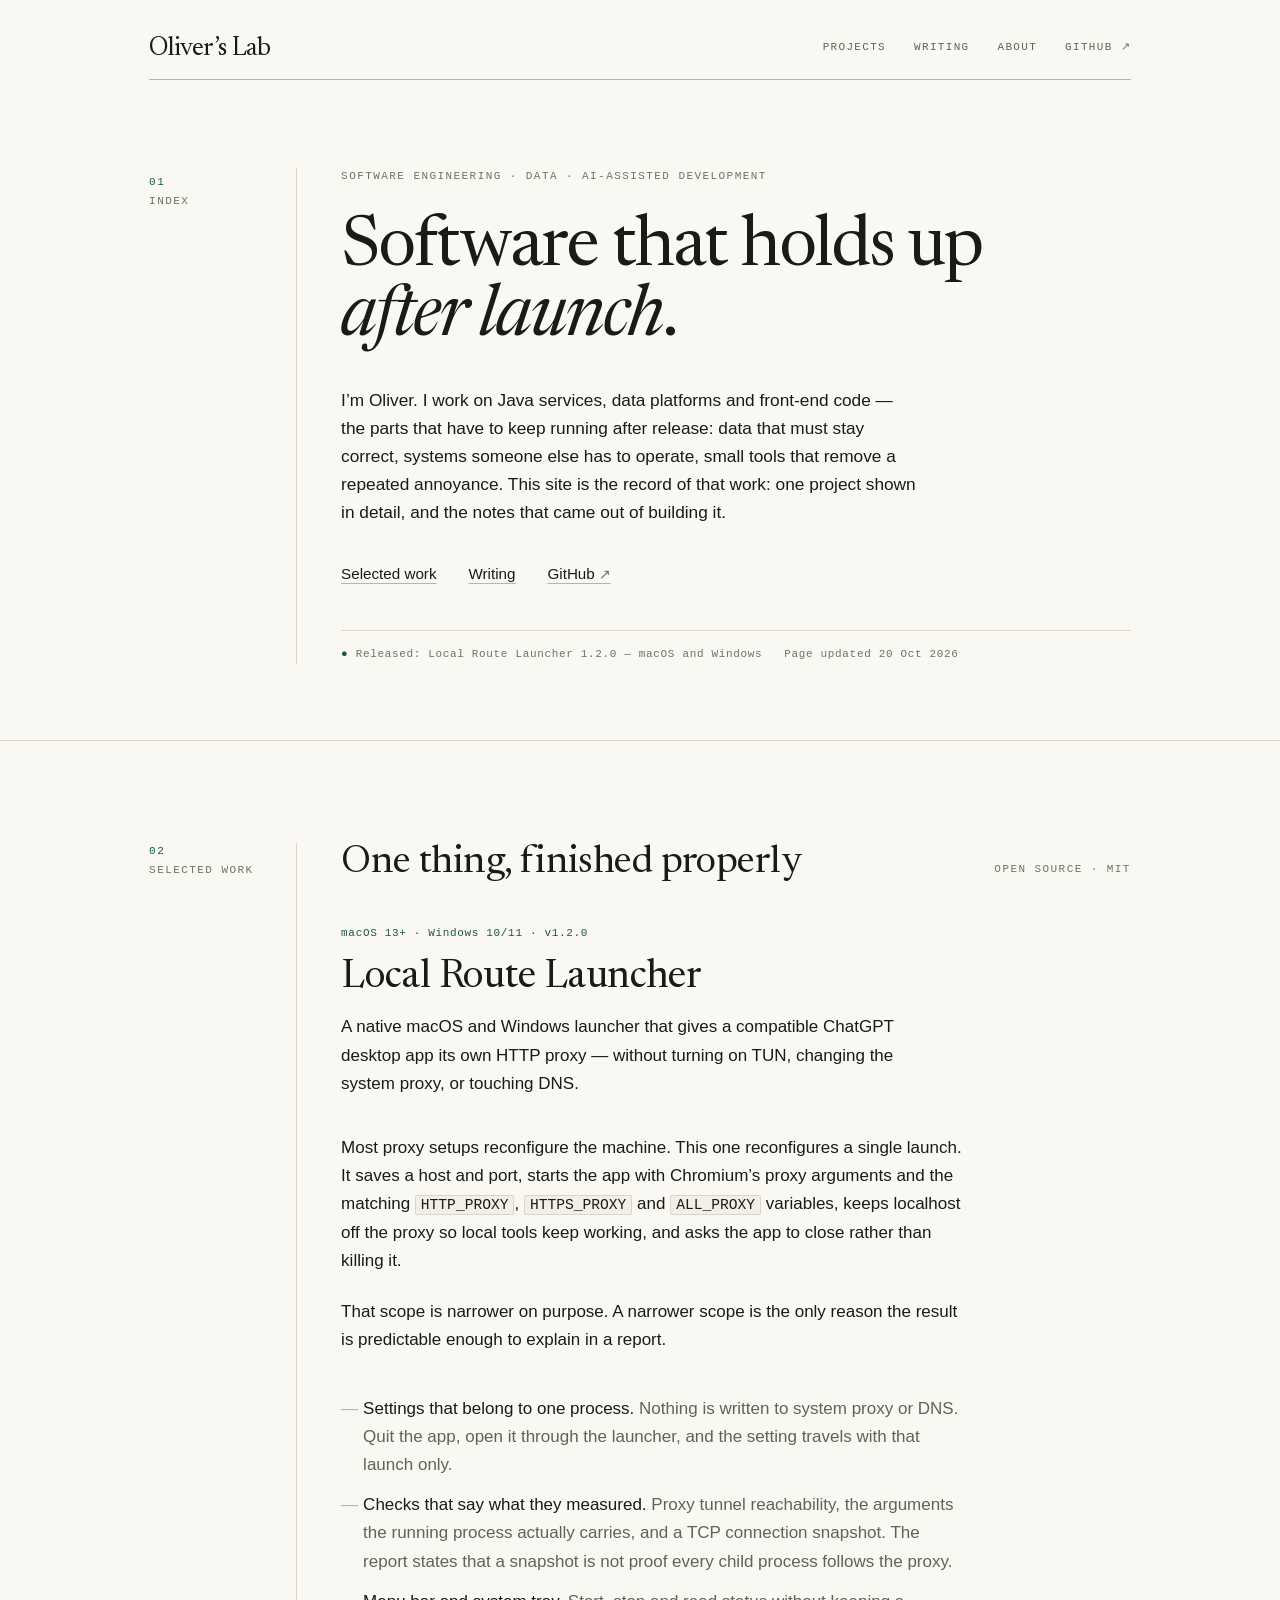
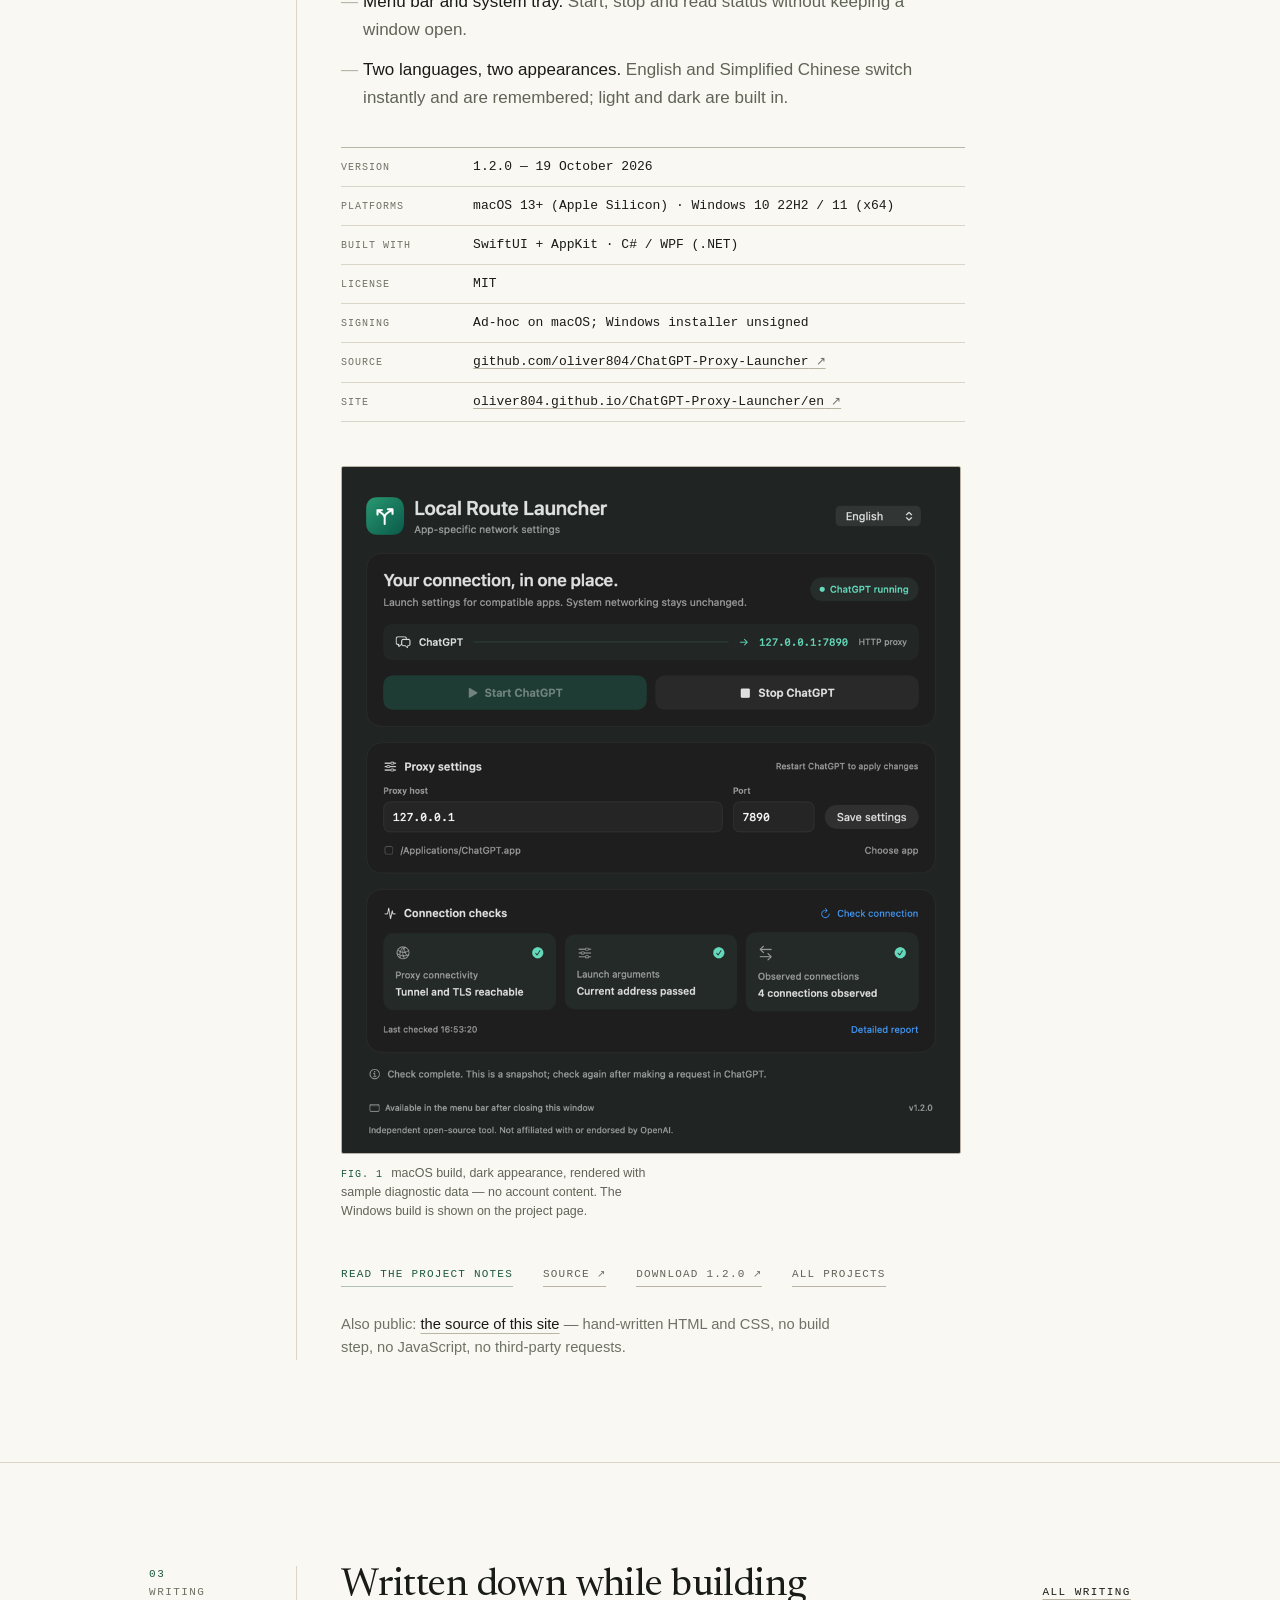
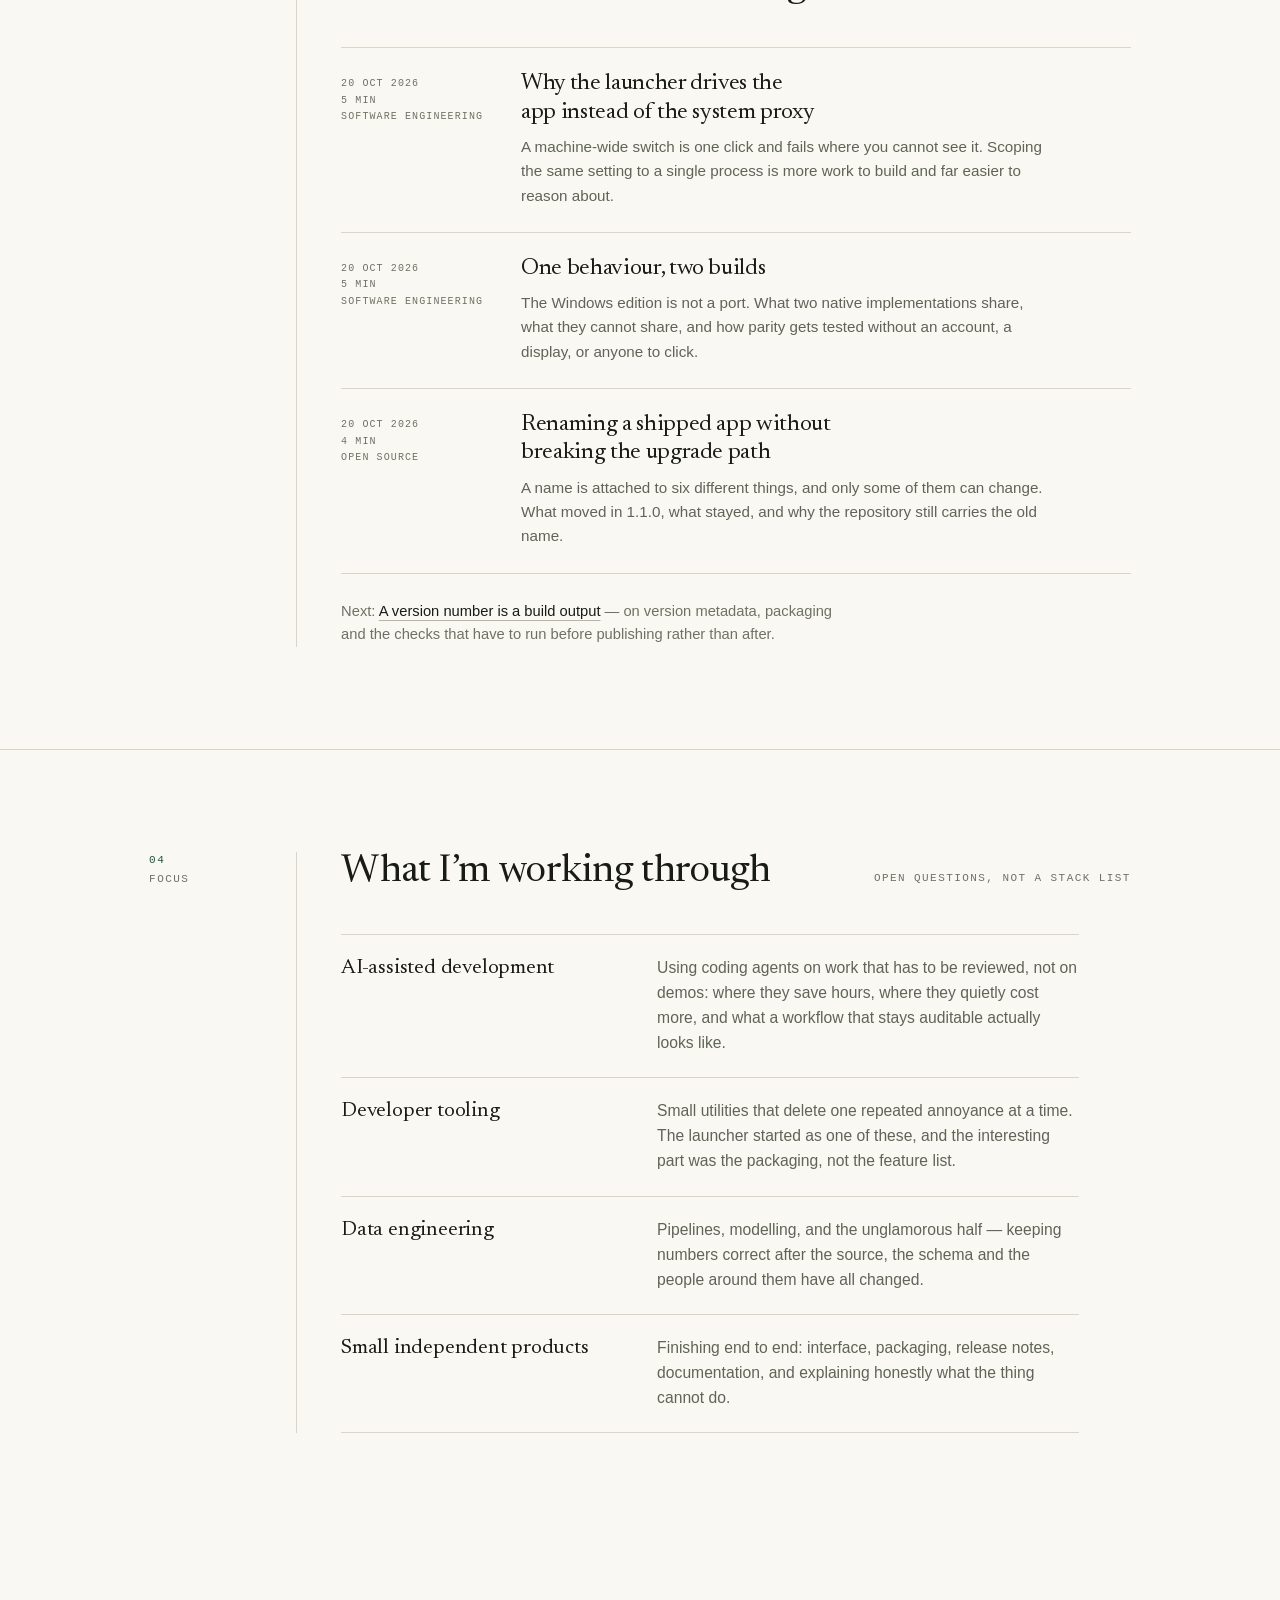
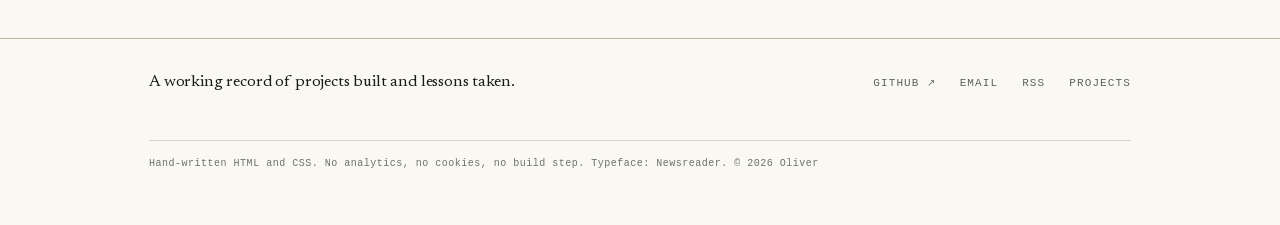
==== index.html @ 1bae271c "Add the Bing Webmaster verification tag" ====
<!doctype html>
<html lang="en">
<head>
<meta charset="utf-8">
<meta name="viewport" content="width=device-width, initial-scale=1">
<title>Oliver’s Lab — software engineering, data, AI-assisted development</title>
<meta name="description" content="Software engineer working on Java services, data platforms and front-end code. Open-source tools, project notes, and writing on software that stays maintainable.">
<link rel="canonical" href="https://oliver804.github.io/">
<meta name="robots" content="index, follow, max-image-preview:large">
<meta name="theme-color" content="#faf8f3">
<meta name="google-site-verification" content="8eRDF6N91aW9TyLi74Nr5WRXzjcHKN9oCjXirlSPpRA">
<meta name="msvalidate.01" content="EFB17702F2A75AF7B2DA13C6CEB2285">
<meta property="og:type" content="website">
<meta property="og:site_name" content="Oliver’s Lab">
<meta property="og:title" content="Oliver’s Lab — software that holds up after launch">
<meta property="og:description" content="Software engineer working on Java services, data platforms and front-end code. A project record, open-source releases, and notes from building them.">
<meta property="og:url" content="https://oliver804.github.io/">
<meta property="og:locale" content="en_US">
<meta property="og:image" content="https://oliver804.github.io/assets/img/og-card.png">
<meta property="og:image:width" content="1200">
<meta property="og:image:height" content="630">
<meta name="twitter:card" content="summary_large_image">
<meta name="author" content="Oliver">
<meta property="og:image:alt" content="Oliver’s Lab — software engineering, data, AI-assisted development">
<meta name="twitter:title" content="Oliver’s Lab — software engineering, data, AI-assisted development">
<meta name="twitter:description" content="Software engineer working on Java services, data platforms and front-end code. Open-source tools, project notes, and writing on software that stays maintainable.">
<meta name="twitter:image" content="https://oliver804.github.io/assets/img/og-card.png">
<meta name="twitter:image:alt" content="Oliver’s Lab — software engineering, data, AI-assisted development">
<script type="application/ld+json">
{
  "@context": "https://schema.org",
  "@graph": [
    {
      "@type": "Person",
      "@id": "https://oliver804.github.io/#person",
      "name": "Oliver",
      "url": "https://oliver804.github.io/",
      "jobTitle": "Software engineer",
      "description": "Software engineer working on back-end services, data platforms and front-end code.",
      "knowsAbout": [
        "Software engineering",
        "Java",
        "Microservices",
        "Data engineering",
        "React",
        "AI-assisted development",
        "Developer tools"
      ],
      "sameAs": [
        "https://github.com/oliver804"
      ]
    },
    {
      "@type": "WebSite",
      "@id": "https://oliver804.github.io/#website",
      "url": "https://oliver804.github.io/",
      "name": "Oliver's Lab",
      "description": "Software engineer working on Java services, data platforms and front-end code. Open-source tools, project notes, and writing on software that stays maintainable.",
      "inLanguage": "en",
      "publisher": {
        "@id": "https://oliver804.github.io/#person"
      }
    }
  ]
}
</script>
<link rel="icon" href="/assets/img/favicon.svg" type="image/svg+xml">
<link rel="alternate" type="application/rss+xml" title="Oliver’s Lab — writing" href="/feed.xml">
<link rel="preload" href="/assets/fonts/newsreader-roman.woff2" as="font" type="font/woff2" crossorigin>
<link rel="stylesheet" href="/assets/css/style.css">
</head>
<body>

<a class="skip" href="#main">Skip to content</a>

<header class="site-header">
  <div class="wrap">
    <div class="masthead">
      <a class="brand" href="/"><span class="brand-name">Oliver’s Lab</span></a>
      <nav class="site-nav" aria-label="Primary">
        <a href="/projects/">Projects</a>
        <a href="/writing/">Writing</a>
        <a href="/about/">About</a>
        <a class="nav-ext" href="https://github.com/oliver804">GitHub</a>
      </nav>
    </div>
  </div>
</header>

<main id="main">

  <section class="hero">
    <div class="wrap">
      <div class="railrow">
        <div class="rail"><b>01</b>Index</div>
        <div>
          <p class="meta eyebrow">Software engineering · Data · AI-assisted development</p>
          <h1>Software that holds up<br><em>after launch</em>.</h1>
          <p class="hero-deck">I’m Oliver. I work on Java services, data platforms and front-end code — the parts that have to keep running after release: data that must stay correct, systems someone else has to operate, small tools that remove a repeated annoyance. This site is the record of that work: one project shown in detail, and the notes that came out of building it.</p>
          <div class="hero-links">
            <a class="link" href="#work">Selected work</a>
            <a class="link" href="/writing/">Writing</a>
            <a class="link ext" href="https://github.com/oliver804">GitHub</a>
          </div>
          <p class="status">
            <span><span class="dot">●</span> Released: Local Route Launcher 1.2.0 — macOS and Windows</span>
            <span>Page updated 20 Oct 2026</span>
          </p>
        </div>
      </div>
    </div>
  </section>

  <section class="section section--ruled" id="work">
    <div class="wrap">
      <div class="railrow">
        <div class="rail"><b>02</b>Selected work</div>
        <div>
          <div class="section-head">
            <h2>One thing, finished properly</h2>
            <p class="meta">Open source · MIT</p>
          </div>

          <article class="project">
            <p class="meta meta--pine meta--case">macOS 13+ · Windows 10/11 · v1.2.0</p>
            <h3 class="project-title">Local Route Launcher</h3>
            <p class="project-lede">A native macOS and Windows launcher that gives a compatible ChatGPT desktop app its own HTTP proxy — without turning on TUN, changing the system proxy, or touching DNS.</p>

            <div class="prose project-facts">
              <p>Most proxy setups reconfigure the machine. This one reconfigures a single launch. It saves a host and port, starts the app with Chromium’s proxy arguments and the matching <code>HTTP_PROXY</code>, <code>HTTPS_PROXY</code> and <code>ALL_PROXY</code> variables, keeps localhost off the proxy so local tools keep working, and asks the app to close rather than killing it.</p>
              <p>That scope is narrower on purpose. A narrower scope is the only reason the result is predictable enough to explain in a report.</p>
            </div>

            <ul class="plain">
              <li><strong>Settings that belong to one process.</strong> Nothing is written to system proxy or DNS. Quit the app, open it through the launcher, and the setting travels with that launch only.</li>
              <li><strong>Checks that say what they measured.</strong> Proxy tunnel reachability, the arguments the running process actually carries, and a TCP connection snapshot. The report states that a snapshot is not proof every child process follows the proxy.</li>
              <li><strong>Menu bar and system tray.</strong> Start, stop and read status without keeping a window open.</li>
              <li><strong>Two languages, two appearances.</strong> English and Simplified Chinese switch instantly and are remembered; light and dark are built in.</li>
            </ul>

            <dl class="spec">
              <div><dt>Version</dt><dd>1.2.0 — 19 October 2026</dd></div>
              <div><dt>Platforms</dt><dd>macOS 13+ (Apple Silicon) · Windows 10 22H2 / 11 (x64)</dd></div>
              <div><dt>Built with</dt><dd>SwiftUI + AppKit · C# / WPF (.NET)</dd></div>
              <div><dt>License</dt><dd>MIT</dd></div>
              <div><dt>Signing</dt><dd>Ad-hoc on macOS; Windows installer unsigned</dd></div>
              <div><dt>Source</dt><dd><a class="ext" href="https://github.com/oliver804/ChatGPT-Proxy-Launcher">github.com/oliver804/ChatGPT-Proxy-Launcher</a></dd></div>
              <div><dt>Site</dt><dd><a class="ext" href="https://oliver804.github.io/ChatGPT-Proxy-Launcher/en/">oliver804.github.io/ChatGPT-Proxy-Launcher/en</a></dd></div>
            </dl>

            <figure class="fig fig--lead">
              <img src="/assets/img/launcher-macos.png" width="990" height="1100" alt="The macOS build in dark appearance: a saved proxy address, start and stop controls, and three connection checks reporting tunnel reachability, launch arguments and observed connections." decoding="async" fetchpriority="high">
              <figcaption><span class="fig-n">Fig. 1</span>macOS build, dark appearance, rendered with sample diagnostic data — no account content. The Windows build is shown on the project page.</figcaption>
            </figure>

            <div class="actions">
              <a href="/projects/local-route-launcher/">Read the project notes</a>
              <a class="is-muted ext" href="https://github.com/oliver804/ChatGPT-Proxy-Launcher">Source</a>
              <a class="is-muted ext" href="https://github.com/oliver804/ChatGPT-Proxy-Launcher/releases/tag/v1.2.0">Download 1.2.0</a>
              <a class="is-muted" href="/projects/">All projects</a>
            </div>

            <p class="entry-next">Also public: <a class="link" href="https://github.com/oliver804/oliver804.github.io">the source of this site</a> — hand-written HTML and CSS, no build step, no JavaScript, no third-party requests.</p>
          </article>
        </div>
      </div>
    </div>
  </section>

  <section class="section section--ruled" id="writing">
    <div class="wrap">
      <div class="railrow">
        <div class="rail"><b>03</b>Writing</div>
        <div>
          <div class="section-head">
            <h2>Written down while building</h2>
            <p class="meta"><a class="link" href="/writing/">All writing</a></p>
          </div>
          <div class="entries">
            <a class="entry" href="/writing/why-the-launcher-drives-the-app/">
              <span class="entry-label"><time datetime="2026-10-20">20 Oct 2026</time><br>5 min<br>Software engineering</span>
              <span class="entry-title">Why the launcher drives the app instead of the system proxy</span>
              <span class="entry-dek">A machine-wide switch is one click and fails where you cannot see it. Scoping the same setting to a single process is more work to build and far easier to reason about.</span>
            </a>
            <a class="entry" href="/writing/one-behaviour-two-builds/">
              <span class="entry-label"><time datetime="2026-10-20">20 Oct 2026</time><br>5 min<br>Software engineering</span>
              <span class="entry-title">One behaviour, two builds</span>
              <span class="entry-dek">The Windows edition is not a port. What two native implementations share, what they cannot share, and how parity gets tested without an account, a display, or anyone to click.</span>
            </a>
            <a class="entry" href="/writing/renaming-a-shipped-app/">
              <span class="entry-label"><time datetime="2026-10-20">20 Oct 2026</time><br>4 min<br>Open source</span>
              <span class="entry-title">Renaming a shipped app without breaking the upgrade path</span>
              <span class="entry-dek">A name is attached to six different things, and only some of them can change. What moved in 1.1.0, what stayed, and why the repository still carries the old name.</span>
            </a>
          </div>
          <p class="entry-next">Next: <a class="link" href="/writing/a-version-number-is-a-build-output/">A version number is a build output</a> — on version metadata, packaging and the checks that have to run before publishing rather than after.</p>
        </div>
      </div>
    </div>
  </section>

  <section class="section section--ruled" id="focus">
    <div class="wrap">
      <div class="railrow">
        <div class="rail"><b>04</b>Focus</div>
        <div>
          <div class="section-head">
            <h2>What I’m working through</h2>
            <p class="meta">Open questions, not a stack list</p>
          </div>
          <dl class="rows">
            <div>
              <dt>AI-assisted development</dt>
              <dd>Using coding agents on work that has to be reviewed, not on demos: where they save hours, where they quietly cost more, and what a workflow that stays auditable actually looks like.</dd>
            </div>
            <div>
              <dt>Developer tooling</dt>
              <dd>Small utilities that delete one repeated annoyance at a time. The launcher started as one of these, and the interesting part was the packaging, not the feature list.</dd>
            </div>
            <div>
              <dt>Data engineering</dt>
              <dd>Pipelines, modelling, and the unglamorous half — keeping numbers correct after the source, the schema and the people around them have all changed.</dd>
            </div>
            <div>
              <dt>Small independent products</dt>
              <dd>Finishing end to end: interface, packaging, release notes, documentation, and explaining honestly what the thing cannot do.</dd>
            </div>
          </dl>
        </div>
      </div>
    </div>
  </section>

</main>

<footer class="site-footer">
  <div class="wrap">
    <div class="foot-top">
      <p class="foot-id">A working record of projects built and lessons taken.</p>
      <nav class="foot-nav" aria-label="Footer">
        <a class="ext" href="https://github.com/oliver804">GitHub</a>
        <a href="mailto:oliver804x@gmail.com">Email</a>
        <a href="/feed.xml">RSS</a>
        <a href="/projects/">Projects</a>
      </nav>
    </div>
    <p class="colophon">Hand-written HTML and CSS. No analytics, no cookies, no build step. Typeface: Newsreader. © 2026 Oliver</p>
  </div>
</footer>

</body>
</html>
---- assets/css/style.css ----
@charset "utf-8";

/* ==========================================================================
   Oliver's Lab — single stylesheet
   Four patterns only: railrow / spec / fig / rows
   No framework, no build step, no JavaScript.
   ========================================================================== */

/* Self-hosted typeface. Latin subset, variable weight 200–600.
   Newsreader by Production Type — SIL Open Font License 1.1. */
@font-face {
  font-family: "Newsreader";
  src: url("/assets/fonts/newsreader-roman.woff2") format("woff2");
  font-weight: 200 600;
  font-style: normal;
  font-display: swap;
  unicode-range: U+0000-00FF, U+0131, U+0152-0153, U+02BB-02BC, U+02C6, U+02DA,
    U+02DC, U+0304, U+0308, U+0329, U+2000-206F, U+20AC, U+2122, U+2191, U+2193,
    U+2212, U+2215, U+FEFF, U+FFFD;
}

@font-face {
  font-family: "Newsreader";
  src: url("/assets/fonts/newsreader-italic.woff2") format("woff2");
  font-weight: 200 600;
  font-style: italic;
  font-display: swap;
  unicode-range: U+0000-00FF, U+0131, U+0152-0153, U+02BB-02BC, U+02C6, U+02DA,
    U+02DC, U+0304, U+0308, U+0329, U+2000-206F, U+20AC, U+2122, U+2191, U+2193,
    U+2212, U+2215, U+FEFF, U+FFFD;
}

:root {
  color-scheme: light;

  --paper: #faf8f3;
  --paper-2: #f2efe6;
  --ink: #191b16;
  --ink-2: #5f6457;
  --ink-3: #6e7264;
  --rule: #dad5c7;
  --rule-2: #b9b4a4;
  --pine: #1d5940;
  --pine-soft: #e7ece3;

  --sans: -apple-system, BlinkMacSystemFont, "Segoe UI", "Helvetica Neue",
    "PingFang SC", "Hiragino Sans GB", "Microsoft YaHei", sans-serif;
  --serif: "Newsreader", "Iowan Old Style", "Palatino Linotype", Palatino,
    Georgia, "Songti SC", serif;
  --mono: ui-monospace, SFMono-Regular, "SF Mono", Menlo, Consolas,
    "Liberation Mono", monospace;

  --page: 1120px;
  --gutter: clamp(20px, 5.4vw, 72px);
  --rail: 148px;
  --gap: clamp(24px, 3.6vw, 44px);
  --section: clamp(56px, 8vw, 104px);
}

*,
*::before,
*::after {
  box-sizing: border-box;
}

html {
  -webkit-text-size-adjust: 100%;
  scroll-behavior: smooth;
}

body {
  margin: 0;
  background: var(--paper);
  color: var(--ink);
  font-family: var(--sans);
  font-size: 1.0625rem;
  line-height: 1.66;
  -webkit-font-smoothing: antialiased;
  text-rendering: optimizeLegibility;
}

::selection {
  background: #e4e0d1;
  color: var(--ink);
}

img {
  max-width: 100%;
  height: auto;
  display: block;
}

a {
  color: inherit;
  text-decoration: none;
}

:focus-visible {
  outline: 2px solid var(--pine);
  outline-offset: 4px;
}

/* ---------- type primitives ---------- */

.display,
h1,
h2,
h3 {
  font-family: var(--serif);
  font-weight: 400;
  font-variation-settings: "opsz" 40;
  letter-spacing: -0.015em;
  text-wrap: balance;
}

h1 {
  font-size: clamp(2.55rem, 6.4vw, 4.45rem);
  line-height: 0.99;
  margin: 0;
  letter-spacing: -0.028em;
}

h2 {
  font-size: clamp(1.7rem, 3.2vw, 2.4rem);
  line-height: 1.08;
  margin: 0;
}

h3 {
  font-size: clamp(1.25rem, 2vw, 1.55rem);
  line-height: 1.2;
  margin: 0;
}

em {
  font-style: italic;
}

p {
  margin: 0 0 1.35em;
}

p:last-child {
  margin-bottom: 0;
}

strong {
  font-weight: 600;
}

.lede {
  font-size: clamp(1.1rem, 1.5vw, 1.28rem);
  line-height: 1.55;
  max-width: 58ch;
  color: var(--ink);
}

.meta {
  font-family: var(--mono);
  font-size: 0.6875rem;
  letter-spacing: 0.13em;
  text-transform: uppercase;
  color: var(--ink-3);
  line-height: 1.6;
}

.meta--pine {
  color: var(--pine);
}

.meta.meta--case,
.entry-label.entry-label--case {
  text-transform: none;
  letter-spacing: 0.06em;
}

.prose {
  max-width: 66ch;
}

.prose p + p {
  margin-top: 0;
}

code {
  font-family: var(--mono);
  font-size: 0.86em;
  background: var(--paper-2);
  border: 1px solid var(--rule);
  border-radius: 2px;
  padding: 1px 5px;
  white-space: nowrap;
}

/* ---------- links ---------- */

.link,
.prose a {
  color: var(--ink);
  text-decoration: underline;
  text-decoration-color: var(--rule-2);
  text-decoration-thickness: 1px;
  text-underline-offset: 4px;
  transition: color 120ms ease, text-decoration-color 120ms ease;
}

.link:hover,
.prose a:hover {
  color: var(--pine);
  text-decoration-color: var(--pine);
}

.link--pine {
  color: var(--pine);
  text-decoration-color: color-mix(in srgb, var(--pine) 40%, transparent);
}

.ext::after {
  content: " ↗";
  font-size: 0.9em;
  color: var(--ink-3);
}

/* ---------- layout ---------- */

.wrap {
  width: 100%;
  max-width: var(--page);
  margin-inline: auto;
  padding-inline: var(--gutter);
}

.section {
  padding-block: var(--section);
}

.section--ruled {
  border-top: 1px solid var(--rule);
}

.railrow {
  display: grid;
  gap: 12px;
}

.rail {
  font-family: var(--mono);
  font-size: 0.6875rem;
  letter-spacing: 0.13em;
  text-transform: uppercase;
  color: var(--ink-3);
  line-height: 1.5;
}

.rail b {
  display: block;
  color: var(--pine);
  font-weight: 400;
  margin-bottom: 2px;
}

/* ---------- skip link ---------- */

.skip {
  position: absolute;
  left: -9999px;
  top: 0;
  background: var(--ink);
  color: var(--paper);
  padding: 12px 18px;
  font-family: var(--mono);
  font-size: 12px;
  z-index: 20;
}

.skip:focus {
  left: 12px;
  top: 12px;
}

/* ---------- header ---------- */

.site-header {
  padding-top: clamp(22px, 3vw, 34px);
}

.masthead {
  display: flex;
  align-items: flex-end;
  justify-content: space-between;
  gap: 24px;
  padding-bottom: 16px;
  border-bottom: 1px solid var(--rule-2);
}

.brand {
  display: block;
  min-width: 0;
}

.brand-name {
  display: block;
  font-family: var(--serif);
  font-size: clamp(1.34rem, 2.2vw, 1.62rem);
  line-height: 1.1;
  letter-spacing: -0.022em;
}

.site-nav {
  display: flex;
  align-items: center;
  gap: clamp(16px, 2.4vw, 28px);
  font-family: var(--mono);
  font-size: 0.6875rem;
  letter-spacing: 0.12em;
  text-transform: uppercase;
  padding-bottom: 2px;
}

.site-nav a {
  color: var(--ink-2);
  padding: 4px 0;
  border-bottom: 1px solid transparent;
  transition: color 120ms ease, border-color 120ms ease;
  white-space: nowrap;
}

.site-nav a:hover {
  color: var(--ink);
  border-bottom-color: var(--rule-2);
}

.site-nav a[aria-current="page"] {
  color: var(--pine);
  border-bottom-color: var(--pine);
}

.site-nav .nav-ext::after {
  content: " ↗";
  color: var(--ink-3);
}

/* ---------- hero ---------- */

.hero {
  padding-top: clamp(46px, 7vw, 88px);
  padding-bottom: clamp(44px, 6vw, 76px);
}

.hero .eyebrow {
  margin-bottom: clamp(18px, 2.6vw, 28px);
}

.hero h1 {
  max-width: none;
}

.hero h1 em {
  font-variation-settings: "opsz" 60;
}

.hero-deck {
  margin-top: clamp(22px, 3vw, 32px);
  max-width: 60ch;
  font-size: clamp(1.06rem, 1.35vw, 1.18rem);
  line-height: 1.62;
  color: var(--ink);
}

.hero-links {
  margin-top: clamp(24px, 3.4vw, 34px);
  display: flex;
  flex-wrap: wrap;
  gap: 10px 32px;
  font-size: 0.95rem;
}

.status {
  margin-top: clamp(30px, 4vw, 44px);
  padding-top: 14px;
  border-top: 1px solid var(--rule);
  display: flex;
  flex-wrap: wrap;
  gap: 6px 22px;
  font-family: var(--mono);
  font-size: 0.6875rem;
  letter-spacing: 0.06em;
  color: var(--ink-3);
}

.status .dot {
  color: var(--pine);
}

/* ---------- section head ---------- */

.section-head {
  display: flex;
  align-items: baseline;
  justify-content: space-between;
  gap: 20px;
  margin-bottom: clamp(26px, 3.4vw, 40px);
}

.section-head .meta {
  padding-bottom: 4px;
}

/* ---------- project block ---------- */

.project-title {
  font-size: clamp(1.85rem, 3.4vw, 2.5rem);
  line-height: 1.06;
  margin: 10px 0 14px;
}

.project-lede {
  max-width: 60ch;
  margin-bottom: clamp(26px, 3vw, 36px);
}

.project-facts {
  margin-bottom: clamp(28px, 3.4vw, 40px);
}

.plain {
  margin: 0 0 clamp(26px, 3vw, 34px);
  padding: 0;
  list-style: none;
  max-width: 66ch;
}

.plain li {
  position: relative;
  padding-left: 22px;
  margin-bottom: 12px;
  color: var(--ink-2);
}

.plain li:last-child {
  margin-bottom: 0;
}

.plain li::before {
  content: "—";
  position: absolute;
  left: 0;
  top: 0;
  color: var(--rule-2);
}

.plain strong {
  color: var(--ink);
  font-weight: 500;
}

/* ---------- spec (datasheet) ---------- */

.spec {
  margin: 0 0 clamp(30px, 4vw, 44px);
  border-top: 1px solid var(--rule-2);
  max-width: 66ch;
}

.spec > div {
  display: grid;
  grid-template-columns: 116px minmax(0, 1fr);
  gap: 16px;
  padding: 9px 0;
  border-bottom: 1px solid var(--rule);
}

.spec dt {
  font-family: var(--mono);
  font-size: 0.625rem;
  letter-spacing: 0.1em;
  text-transform: uppercase;
  color: var(--ink-3);
  padding-top: 3px;
}

.spec dd {
  margin: 0;
  font-family: var(--mono);
  font-size: 0.8125rem;
  line-height: 1.55;
  color: var(--ink);
  overflow-wrap: break-word;
}

.spec dd a {
  text-decoration: underline;
  text-decoration-color: var(--rule-2);
  text-underline-offset: 3px;
}

.spec dd a:hover {
  color: var(--pine);
  text-decoration-color: var(--pine);
}

.spec--spaced {
  margin-top: 32px;
}

/* ---------- figures ---------- */

.figpair {
  display: grid;
  gap: clamp(20px, 2.6vw, 28px);
  align-items: start;
  margin-bottom: clamp(30px, 4vw, 44px);
}

.fig {
  margin: 0;
}

.fig--lead {
  max-width: 620px;
  margin-bottom: clamp(30px, 4vw, 44px);
}

.fig--lead figcaption {
  max-width: 52ch;
}

.fig img {
  width: 100%;
  border: 1px solid var(--rule-2);
  background: var(--paper-2);
  border-radius: 2px;
}

.fig figcaption {
  margin-top: 10px;
  font-size: 0.78rem;
  line-height: 1.5;
  color: var(--ink-2);
  max-width: 46ch;
}

.fig-n {
  font-family: var(--mono);
  font-size: 0.625rem;
  letter-spacing: 0.1em;
  text-transform: uppercase;
  color: var(--pine);
  margin-right: 8px;
}

/* ---------- actions ---------- */

.actions {
  display: flex;
  flex-wrap: wrap;
  gap: 10px 30px;
  font-family: var(--mono);
  font-size: 0.6875rem;
  letter-spacing: 0.11em;
  text-transform: uppercase;
}

.actions a {
  color: var(--pine);
  border-bottom: 1px solid color-mix(in srgb, var(--pine) 35%, transparent);
  padding-bottom: 3px;
  transition: border-color 120ms ease;
}

.actions a:hover {
  border-bottom-color: var(--pine);
}

.actions a.is-muted {
  color: var(--ink-2);
  border-bottom-color: var(--rule-2);
}

/* ---------- rows (replaces card grids) ---------- */

.rows {
  margin: 0;
  border-bottom: 1px solid var(--rule);
  max-width: 78ch;
}

.rows > div {
  display: grid;
  gap: 8px;
  padding: 20px 0 22px;
  border-top: 1px solid var(--rule);
}

.rows dt {
  font-family: var(--serif);
  font-size: clamp(1.15rem, 1.7vw, 1.32rem);
  line-height: 1.25;
  letter-spacing: -0.01em;
}

.rows dd {
  margin: 0;
  color: var(--ink-2);
  font-size: 0.98rem;
  line-height: 1.6;
  max-width: 62ch;
}

/* ---------- note list ---------- */

.entries {
  border-bottom: 1px solid var(--rule);
}

.entry {
  display: grid;
  gap: 6px;
  padding: 22px 0 24px;
  border-top: 1px solid var(--rule);
  transition: background-color 120ms ease;
}

.entry-label {
  font-family: var(--mono);
  font-size: 0.625rem;
  letter-spacing: 0.11em;
  text-transform: uppercase;
  color: var(--ink-3);
}

.entry-title {
  text-wrap: balance;
  font-family: var(--serif);
  font-size: clamp(1.2rem, 2.1vw, 1.45rem);
  line-height: 1.22;
  letter-spacing: -0.015em;
  max-width: 40ch;
}

.entry:hover .entry-title {
  color: var(--pine);
}

.entry-dek {
  color: var(--ink-2);
  font-size: 0.95rem;
  line-height: 1.6;
  max-width: 62ch;
}

.rows + .prose {
  margin-top: 28px;
}

.entry-next {
  margin: 26px 0 0;
  color: var(--ink-3);
  font-size: 0.92rem;
  line-height: 1.6;
  max-width: 62ch;
}

/* ---------- related lists ---------- */

.related {
  margin-top: clamp(36px, 4vw, 52px);
  padding-top: 22px;
  border-top: 1px solid var(--rule-2);
}

.related .meta {
  margin-bottom: 6px;
}

.entries--tight .entry {
  padding: 14px 0 15px;
  row-gap: 3px;
}

.entries--tight .entry-title {
  font-size: clamp(1.02rem, 1.6vw, 1.12rem);
  line-height: 1.3;
  max-width: 48ch;
}

@media (min-width: 900px) {
  .entries--tight .entry-label {
    padding-top: 4px;
  }
}

/* ---------- read next ---------- */

.article-next {
  max-width: 66ch;
  margin-top: clamp(30px, 4vw, 46px);
  padding-top: 16px;
  border-top: 1px solid var(--rule);
}

.article-next .meta {
  margin-bottom: 8px;
}

.article-next a {
  font-family: var(--serif);
  font-size: clamp(1.15rem, 1.9vw, 1.4rem);
  line-height: 1.25;
  letter-spacing: -0.012em;
  text-decoration: underline;
  text-decoration-color: var(--rule-2);
  text-decoration-thickness: 1px;
  text-underline-offset: 5px;
  transition: color 120ms ease, text-decoration-color 120ms ease;
}

.article-next a:hover {
  color: var(--pine);
  text-decoration-color: var(--pine);
}

/* ---------- footer ---------- */

.site-footer {
  border-top: 1px solid var(--rule-2);
  margin-top: var(--section);
  padding-block: 30px 52px;
}

.foot-top {
  display: flex;
  flex-wrap: wrap;
  justify-content: space-between;
  gap: 14px 32px;
  align-items: baseline;
}

.foot-id {
  font-family: var(--serif);
  font-size: 1.02rem;
  letter-spacing: -0.01em;
}

.foot-nav {
  display: flex;
  flex-wrap: wrap;
  gap: 8px 24px;
  font-family: var(--mono);
  font-size: 0.6875rem;
  letter-spacing: 0.1em;
  text-transform: uppercase;
  color: var(--ink-2);
}

.foot-nav a:hover {
  color: var(--pine);
}

.colophon {
  margin: 22px 0 0;
  padding-top: 14px;
  border-top: 1px solid var(--rule);
  font-family: var(--mono);
  font-size: 0.625rem;
  letter-spacing: 0.05em;
  line-height: 1.8;
  color: var(--ink-3);
}

/* ---------- article ---------- */

.article-head {
  padding-top: clamp(38px, 6vw, 68px);
  padding-bottom: clamp(24px, 3vw, 34px);
}

.article-head h1 {
  font-size: clamp(2rem, 4.6vw, 3.05rem);
  line-height: 1.05;
  max-width: 24ch;
  margin-bottom: 20px;
}

.article-meta {
  display: flex;
  flex-wrap: wrap;
  gap: 6px 0;
  font-family: var(--mono);
  font-size: 0.6875rem;
  letter-spacing: 0.1em;
  text-transform: uppercase;
  color: var(--ink-3);
}

.article-meta span + span::before {
  content: "·";
  margin: 0 14px;
  color: var(--rule-2);
}

.article {
  padding-bottom: clamp(40px, 5vw, 64px);
}

.article-body {
  max-width: 66ch;
  font-size: 1.0625rem;
  line-height: 1.72;
}

.article-body > p:first-child {
  font-size: 1.15rem;
  line-height: 1.6;
  color: var(--ink);
}

.article-body h2 {
  font-size: clamp(1.4rem, 2.4vw, 1.75rem);
  margin: 2.1em 0 0.7em;
}

.article-body h3 {
  font-size: 1.15rem;
  margin: 1.9em 0 0.6em;
}

.article-body ul,
.article-body ol {
  margin: 0 0 1.35em;
  padding-left: 1.25em;
}

.article-body li {
  margin-bottom: 0.5em;
}

.article-body li::marker {
  color: var(--ink-3);
}

.article-body blockquote {
  margin: 1.9em 0;
  padding: 2px 0 2px 22px;
  border-left: 2px solid var(--pine);
  color: var(--ink-2);
  font-family: var(--serif);
  font-size: 1.18rem;
  line-height: 1.55;
}

.article-body blockquote p {
  margin-bottom: 0.6em;
}

.article-body pre {
  margin: 0 0 1.5em;
  padding: 16px 18px;
  overflow-x: auto;
  background: var(--paper-2);
  border: 1px solid var(--rule);
  border-radius: 2px;
}

.article-body pre code {
  background: none;
  border: 0;
  padding: 0;
  font-size: 0.8125rem;
  line-height: 1.65;
}

.article-body hr {
  border: 0;
  border-top: 1px solid var(--rule);
  margin: 2.4em 0;
}

.article-foot {
  margin-top: clamp(32px, 4vw, 48px);
  padding-top: 18px;
  border-top: 1px solid var(--rule);
  display: flex;
  flex-wrap: wrap;
  justify-content: space-between;
  gap: 14px 24px;
  font-family: var(--mono);
  font-size: 0.6875rem;
  letter-spacing: 0.1em;
  text-transform: uppercase;
  color: var(--ink-2);
}

.article-foot a:hover {
  color: var(--pine);
}

/* ---------- page head (inner pages) ---------- */

.page-head {
  padding-top: clamp(38px, 6vw, 68px);
  padding-bottom: clamp(26px, 3.4vw, 40px);
}

.page-head h1 {
  font-size: clamp(2.1rem, 5vw, 3.4rem);
  line-height: 1.02;
  margin-bottom: 20px;
  max-width: 22ch;
}

.page-head .lede {
  max-width: 56ch;
  color: var(--ink-2);
}

.page-head .meta + h1 {
  margin-top: 12px;
}

/* ---------- case study body ---------- */

.case {
  max-width: 66ch;
}

.case p {
  line-height: 1.72;
}

.case h2 {
  font-size: clamp(1.32rem, 2.2vw, 1.6rem);
  margin: 2.2em 0 0.6em;
}

.case h2:first-child {
  margin-top: 0;
}

.case ul {
  margin: 0 0 1.4em;
  padding-left: 1.15em;
}

.case li {
  margin-bottom: 0.55em;
  color: var(--ink-2);
}

.case li::marker {
  color: var(--rule-2);
}

.case li strong {
  color: var(--ink);
  font-weight: 600;
}

.actions--spaced {
  margin-top: 38px;
}

/* ---------- 404 ---------- */

.notfound {
  min-height: 62vh;
  display: flex;
  flex-direction: column;
  justify-content: center;
  padding-block: clamp(60px, 12vw, 120px);
}

.notfound .code {
  font-family: var(--mono);
  font-size: 0.6875rem;
  letter-spacing: 0.16em;
  text-transform: uppercase;
  color: var(--pine);
  margin-bottom: 18px;
}

.notfound h1 {
  font-size: clamp(2.2rem, 5.6vw, 3.8rem);
  max-width: 20ch;
  margin-bottom: 18px;
}

.notfound p {
  color: var(--ink-2);
  max-width: 46ch;
  margin-bottom: 28px;
}

/* ---------- responsive ---------- */

@media (min-width: 900px) {
  .railrow {
    grid-template-columns: var(--rail) minmax(0, 1fr);
    column-gap: var(--gap);
  }

  .rail {
    border-right: 1px solid var(--rule);
    padding-right: 24px;
  }

  .hero .rail {
    padding-top: 6px;
  }

  .figpair {
    grid-template-columns: 1.12fr 0.88fr;
  }

  .rows > div {
    grid-template-columns: minmax(0, 280px) minmax(0, 1fr);
    column-gap: 36px;
    align-items: baseline;
  }

  .entry {
    grid-template-columns: 148px minmax(0, 1fr);
    column-gap: 32px;
    row-gap: 8px;
  }

  .entry--stack {
    grid-template-columns: minmax(0, 1fr);
  }

  .entry--stack .entry-label {
    grid-row: auto;
    padding-top: 0;
  }

  .entry--stack .entry-title {
    max-width: 34ch;
  }

  .entry-label {
    padding-top: 6px;
    grid-row: span 2;
  }
}

@media (max-width: 899px) {
  .rail {
    display: flex;
    gap: 8px;
    align-items: baseline;
    padding-bottom: 2px;
  }

  .rail b {
    display: inline;
    margin: 0;
  }

  .rail b::after {
    content: " /";
    color: var(--rule-2);
    margin-left: 2px;
  }

  .hero h1 {
    max-width: 100%;
  }
}

@media (max-width: 700px) {
  .section-head {
    display: block;
  }

  .section-head .meta {
    margin-top: 10px;
    padding-bottom: 0;
  }
}

@media (max-width: 620px) {
  .masthead {
    align-items: flex-start;
    flex-direction: column;
    gap: 14px;
  }

  .site-nav {
    gap: 18px;
    flex-wrap: wrap;
  }

  .spec > div {
    grid-template-columns: 96px minmax(0, 1fr);
    gap: 12px;
  }

  .foot-top {
    flex-direction: column;
  }
}

/* ---------- preferences ---------- */

@media (prefers-reduced-motion: reduce) {
  html {
    scroll-behavior: auto;
  }

  *,
  *::before,
  *::after {
    transition-duration: 0.01ms !important;
    animation-duration: 0.01ms !important;
  }
}

@media print {
  .site-header,
  .site-footer,
  .article-foot,
  .skip {
    display: none;
  }

  body {
    background: #fff;
    font-size: 11pt;
  }

  .article-body {
    max-width: none;
  }
}
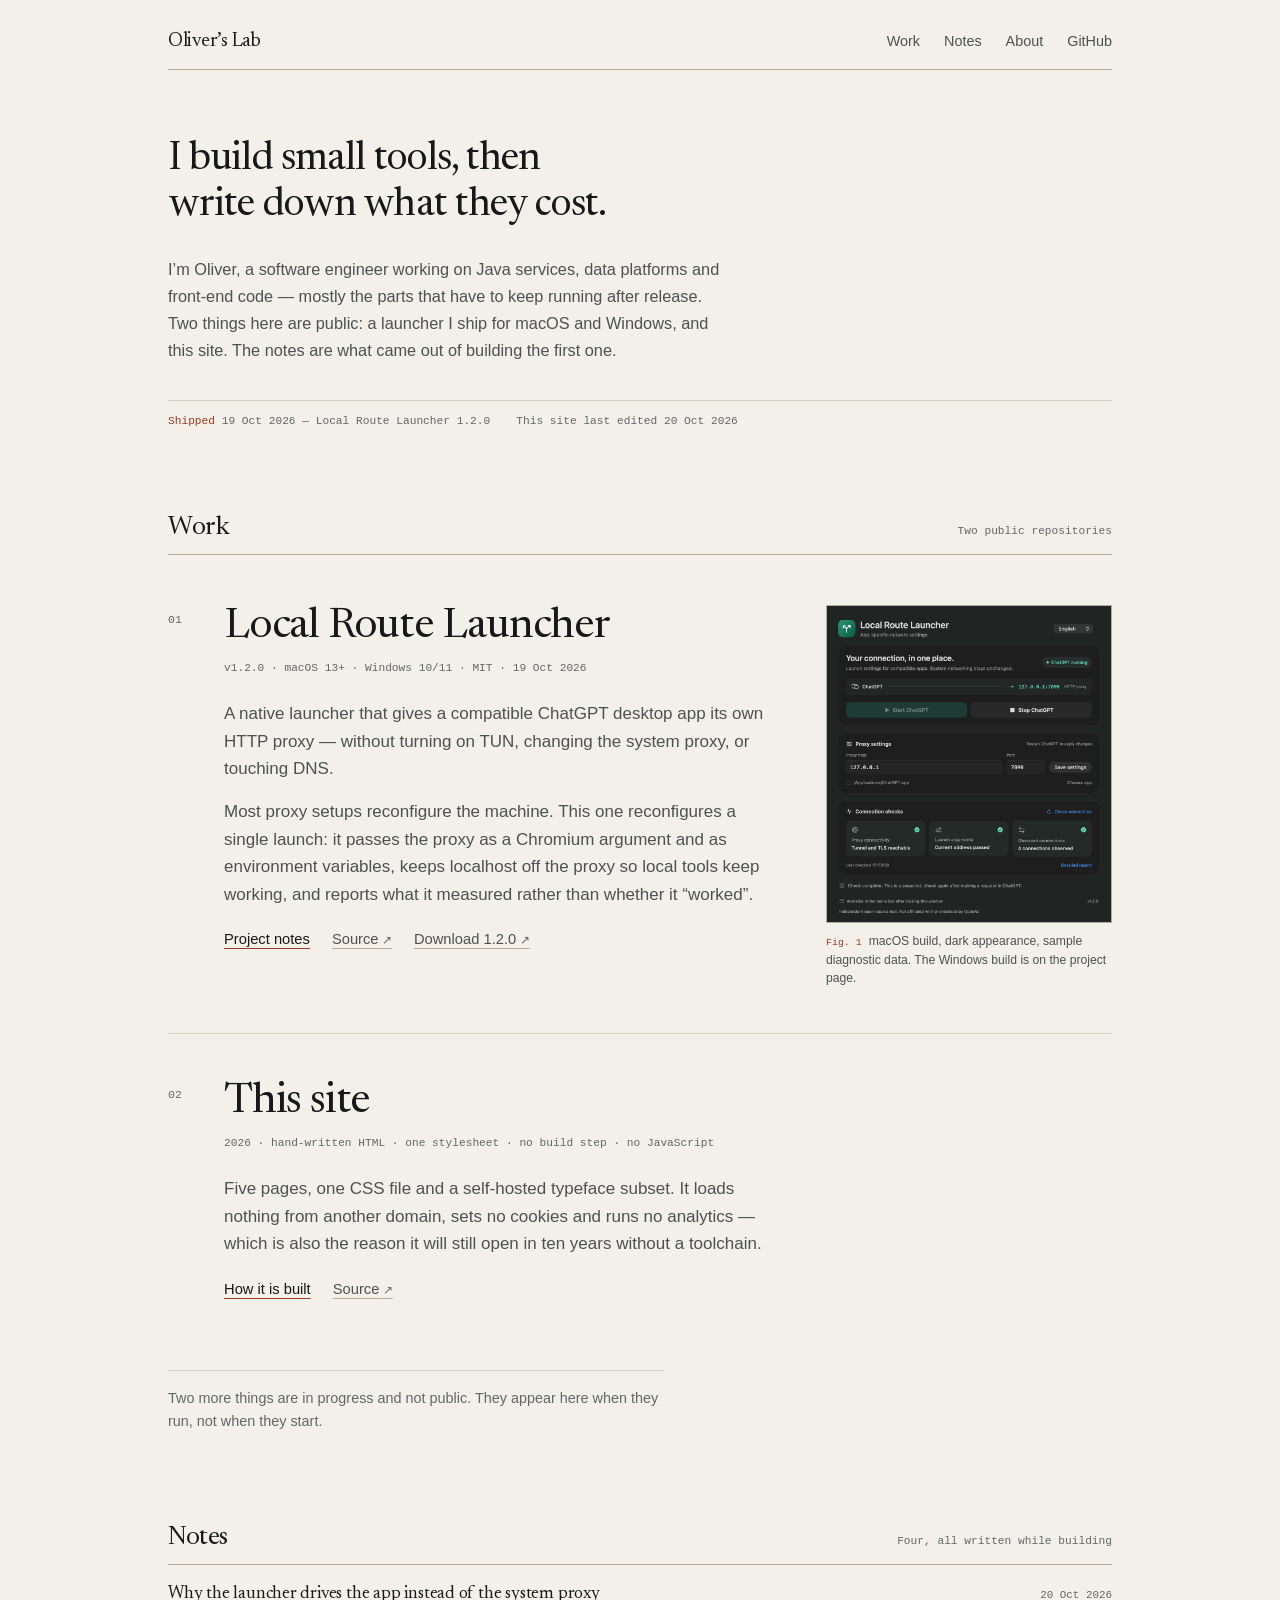
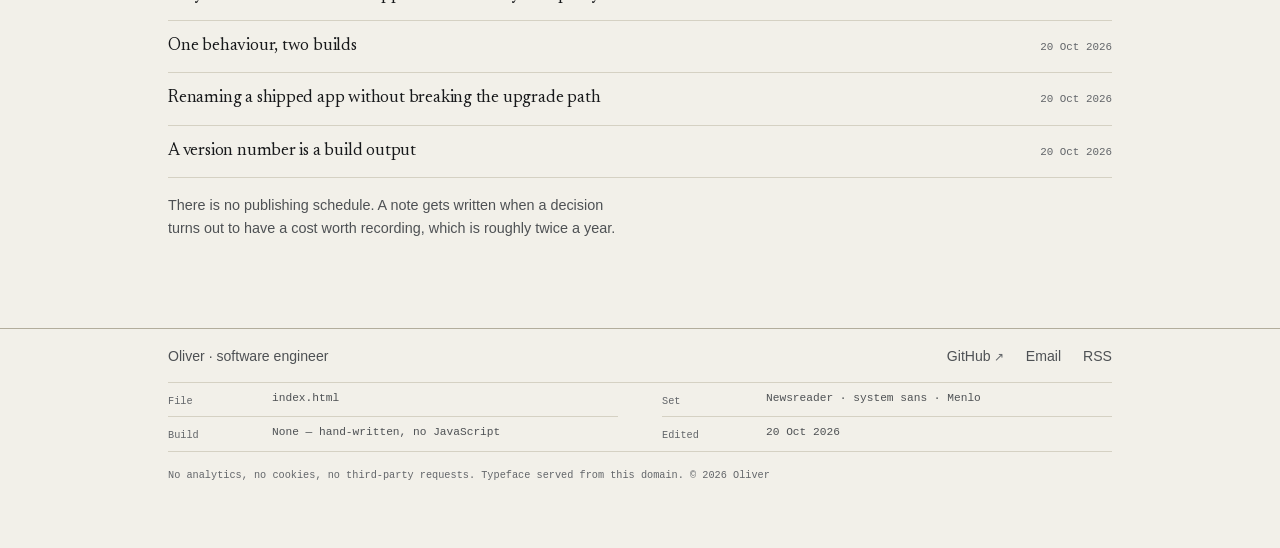
==== commit 2c747ed8: "Make the site project-first instead of publication-first The previous layout gave a project block an" ====
--- a/index.html
+++ b/index.html
@@ -3,17 +3,17 @@
 <head>
 <meta charset="utf-8">
 <meta name="viewport" content="width=device-width, initial-scale=1">
-<title>Oliver’s Lab — software engineering, data, AI-assisted development</title>
-<meta name="description" content="Software engineer working on Java services, data platforms and front-end code. Open-source tools, project notes, and writing on software that stays maintainable.">
+<title>Oliver’s Lab — software engineer, small tools, open source</title>
+<meta name="description" content="Oliver is a software engineer working on Java services, data platforms and front-end code. Local Route Launcher is open source for macOS and Windows; the rest of the site is the record of building it.">
 <link rel="canonical" href="https://oliver804.github.io/">
 <meta name="robots" content="index, follow, max-image-preview:large">
-<meta name="theme-color" content="#faf8f3">
+<meta name="theme-color" content="#f2f0e9">
 <meta name="google-site-verification" content="8eRDF6N91aW9TyLi74Nr5WRXzjcHKN9oCjXirlSPpRA">
-<meta name="msvalidate.01" content="EFB17702F2A75AF7B2DA13C6CEB2285">
+<meta name="msvalidate.01" content="EFB17702F2A75AF7F82DA13C6CEB2285" />
 <meta property="og:type" content="website">
 <meta property="og:site_name" content="Oliver’s Lab">
-<meta property="og:title" content="Oliver’s Lab — software that holds up after launch">
-<meta property="og:description" content="Software engineer working on Java services, data platforms and front-end code. A project record, open-source releases, and notes from building them.">
+<meta property="og:title" content="Oliver’s Lab — software engineer, small tools, open source">
+<meta property="og:description" content="One shipped tool for macOS and Windows, its source, and the notes that came out of building it.">
 <meta property="og:url" content="https://oliver804.github.io/">
 <meta property="og:locale" content="en_US">
 <meta property="og:image" content="https://oliver804.github.io/assets/img/og-card.png">
@@ -21,11 +21,11 @@
 <meta property="og:image:height" content="630">
 <meta name="twitter:card" content="summary_large_image">
 <meta name="author" content="Oliver">
-<meta property="og:image:alt" content="Oliver’s Lab — software engineering, data, AI-assisted development">
-<meta name="twitter:title" content="Oliver’s Lab — software engineering, data, AI-assisted development">
-<meta name="twitter:description" content="Software engineer working on Java services, data platforms and front-end code. Open-source tools, project notes, and writing on software that stays maintainable.">
+<meta property="og:image:alt" content="Oliver’s Lab — software engineer, small tools, open source">
+<meta name="twitter:title" content="Oliver’s Lab — software engineer, small tools, open source">
+<meta name="twitter:description" content="One shipped tool for macOS and Windows, its source, and the notes that came out of building it.">
 <meta name="twitter:image" content="https://oliver804.github.io/assets/img/og-card.png">
-<meta name="twitter:image:alt" content="Oliver’s Lab — software engineering, data, AI-assisted development">
+<meta name="twitter:image:alt" content="Oliver’s Lab — software engineer, small tools, open source">
 <script type="application/ld+json">
 {
   "@context": "https://schema.org",
@@ -55,17 +55,36 @@
       "@id": "https://oliver804.github.io/#website",
       "url": "https://oliver804.github.io/",
       "name": "Oliver's Lab",
-      "description": "Software engineer working on Java services, data platforms and front-end code. Open-source tools, project notes, and writing on software that stays maintainable.",
+      "description": "Software engineer working on Java services, data platforms and front-end code. One shipped tool, its source, and the notes that came out of building it.",
       "inLanguage": "en",
       "publisher": {
         "@id": "https://oliver804.github.io/#person"
       }
+    },
+    {
+      "@type": "ItemList",
+      "@id": "https://oliver804.github.io/#work",
+      "name": "Work",
+      "itemListElement": [
+        {
+          "@type": "ListItem",
+          "position": 1,
+          "url": "https://oliver804.github.io/projects/local-route-launcher/",
+          "name": "Local Route Launcher"
+        },
+        {
+          "@type": "ListItem",
+          "position": 2,
+          "url": "https://oliver804.github.io/projects/",
+          "name": "Oliver's Lab — this site"
+        }
+      ]
     }
   ]
 }
 </script>
 <link rel="icon" href="/assets/img/favicon.svg" type="image/svg+xml">
-<link rel="alternate" type="application/rss+xml" title="Oliver’s Lab — writing" href="/feed.xml">
+<link rel="alternate" type="application/rss+xml" title="Oliver’s Lab — notes" href="/feed.xml">
 <link rel="preload" href="/assets/fonts/newsreader-roman.woff2" as="font" type="font/woff2" crossorigin>
 <link rel="stylesheet" href="/assets/css/style.css">
 </head>
@@ -73,15 +92,15 @@
 
 <a class="skip" href="#main">Skip to content</a>
 
-<header class="site-header">
+<header class="site-head">
   <div class="wrap">
     <div class="masthead">
-      <a class="brand" href="/"><span class="brand-name">Oliver’s Lab</span></a>
-      <nav class="site-nav" aria-label="Primary">
-        <a href="/projects/">Projects</a>
-        <a href="/writing/">Writing</a>
+      <a class="brand" href="/">Oliver’s Lab</a>
+      <nav class="nav" aria-label="Primary">
+        <a href="/projects/">Work</a>
+        <a href="/writing/">Notes</a>
         <a href="/about/">About</a>
-        <a class="nav-ext" href="https://github.com/oliver804">GitHub</a>
+        <a href="https://github.com/oliver804">GitHub</a>
       </nav>
     </div>
   </div>
@@ -89,162 +108,127 @@
 
 <main id="main">
 
-  <section class="hero">
+  <section class="intro">
     <div class="wrap">
-      <div class="railrow">
-        <div class="rail"><b>01</b>Index</div>
-        <div>
-          <p class="meta eyebrow">Software engineering · Data · AI-assisted development</p>
-          <h1>Software that holds up<br><em>after launch</em>.</h1>
-          <p class="hero-deck">I’m Oliver. I work on Java services, data platforms and front-end code — the parts that have to keep running after release: data that must stay correct, systems someone else has to operate, small tools that remove a repeated annoyance. This site is the record of that work: one project shown in detail, and the notes that came out of building it.</p>
-          <div class="hero-links">
-            <a class="link" href="#work">Selected work</a>
-            <a class="link" href="/writing/">Writing</a>
-            <a class="link ext" href="https://github.com/oliver804">GitHub</a>
+      <h1>I build small tools, then write down what they cost.</h1>
+      <p class="bio">I’m Oliver, a software engineer working on Java services, data platforms and front-end code — mostly the parts that have to keep running after release. Two things here are public: a launcher I ship for macOS and Windows, and this site. The notes are what came out of building the first one.</p>
+      <p class="statusline">
+        <span><b>Shipped</b> 19 Oct 2026 — Local Route Launcher 1.2.0</span>
+        <span>This site last edited 20 Oct 2026</span>
+      </p>
+    </div>
+  </section>
+
+  <section class="sec sec--work" id="work">
+    <div class="wrap">
+      <div class="sec-head">
+        <h2>Work</h2>
+        <p class="sec-note">Two public repositories</p>
+      </div>
+
+      <ol class="work">
+        <li class="work-item">
+          <div class="work-num">01</div>
+          <div class="work-main work-main--split">
+            <div>
+              <div class="work-top">
+                <h3 class="work-name"><a href="/projects/local-route-launcher/">Local Route Launcher</a></h3>
+              </div>
+              <p class="work-facts">v1.2.0 · macOS 13+ · Windows 10/11 · MIT · 19 Oct 2026</p>
+              <div class="work-copy">
+                <p>A native launcher that gives a compatible ChatGPT desktop app its own HTTP proxy — without turning on TUN, changing the system proxy, or touching DNS.</p>
+                <p>Most proxy setups reconfigure the machine. This one reconfigures a single launch: it passes the proxy as a Chromium argument and as environment variables, keeps localhost off the proxy so local tools keep working, and reports what it measured rather than whether it “worked”.</p>
+              </div>
+              <p class="work-links">
+                <a href="/projects/local-route-launcher/">Project notes</a>
+                <a class="is-muted ext" href="https://github.com/oliver804/ChatGPT-Proxy-Launcher">Source</a>
+                <a class="is-muted ext" href="https://github.com/oliver804/ChatGPT-Proxy-Launcher/releases/tag/v1.2.0">Download 1.2.0</a>
+              </p>
+            </div>
+            <figure class="fig">
+              <img src="/assets/img/launcher-macos.png" width="990" height="1100" alt="The macOS build in dark appearance: a saved proxy address, start and stop controls, and three connection checks reporting tunnel reachability, launch arguments and observed connections." decoding="async" fetchpriority="high">
+              <figcaption><span class="fig-n">Fig. 1</span>macOS build, dark appearance, sample diagnostic data. The Windows build is on the project page.</figcaption>
+            </figure>
           </div>
-          <p class="status">
-            <span><span class="dot">●</span> Released: Local Route Launcher 1.2.0 — macOS and Windows</span>
-            <span>Page updated 20 Oct 2026</span>
-          </p>
-        </div>
+        </li>
+
+        <li class="work-item">
+          <div class="work-num">02</div>
+          <div class="work-main">
+            <div class="work-top">
+              <h3 class="work-name"><a href="/about/#colophon">This site</a></h3>
+            </div>
+            <p class="work-facts">2026 · hand-written HTML · one stylesheet · no build step · no JavaScript</p>
+            <div class="work-copy">
+              <p>Five pages, one CSS file and a self-hosted typeface subset. It loads nothing from another domain, sets no cookies and runs no analytics — which is also the reason it will still open in ten years without a toolchain.</p>
+            </div>
+            <p class="work-links">
+              <a href="/about/#colophon">How it is built</a>
+              <a class="is-muted ext" href="https://github.com/oliver804/oliver804.github.io">Source</a>
+            </p>
+          </div>
+        </li>
+      </ol>
+
+      <p class="work-note">Two more things are in progress and not public. They appear here when they run, not when they start.</p>
+    </div>
+  </section>
+
+  <section class="sec sec--notes" id="notes">
+    <div class="wrap">
+      <div class="sec-head">
+        <h2>Notes</h2>
+        <p class="sec-note">Four, all written while building</p>
       </div>
+      <ul class="notes">
+        <li>
+          <a href="/writing/why-the-launcher-drives-the-app/">
+            <span class="note-title">Why the launcher drives the app instead of the system proxy</span>
+            <span class="note-date"><time datetime="2026-10-20">20 Oct 2026</time></span>
+          </a>
+        </li>
+        <li>
+          <a href="/writing/one-behaviour-two-builds/">
+            <span class="note-title">One behaviour, two builds</span>
+            <span class="note-date"><time datetime="2026-10-20">20 Oct 2026</time></span>
+          </a>
+        </li>
+        <li>
+          <a href="/writing/renaming-a-shipped-app/">
+            <span class="note-title">Renaming a shipped app without breaking the upgrade path</span>
+            <span class="note-date"><time datetime="2026-10-20">20 Oct 2026</time></span>
+          </a>
+        </li>
+        <li>
+          <a href="/writing/a-version-number-is-a-build-output/">
+            <span class="note-title">A version number is a build output</span>
+            <span class="note-date"><time datetime="2026-10-20">20 Oct 2026</time></span>
+          </a>
+        </li>
+      </ul>
+      <p class="small notes-foot">There is no publishing schedule. A note gets written when a decision turns out to have a cost worth recording, which is roughly twice a year.</p>
     </div>
   </section>
 
-  <section class="section section--ruled" id="work">
-    <div class="wrap">
-      <div class="railrow">
-        <div class="rail"><b>02</b>Selected work</div>
-        <div>
-          <div class="section-head">
-            <h2>One thing, finished properly</h2>
-            <p class="meta">Open source · MIT</p>
-          </div>
-
-          <article class="project">
-            <p class="meta meta--pine meta--case">macOS 13+ · Windows 10/11 · v1.2.0</p>
-            <h3 class="project-title">Local Route Launcher</h3>
-            <p class="project-lede">A native macOS and Windows launcher that gives a compatible ChatGPT desktop app its own HTTP proxy — without turning on TUN, changing the system proxy, or touching DNS.</p>
-
-            <div class="prose project-facts">
-              <p>Most proxy setups reconfigure the machine. This one reconfigures a single launch. It saves a host and port, starts the app with Chromium’s proxy arguments and the matching <code>HTTP_PROXY</code>, <code>HTTPS_PROXY</code> and <code>ALL_PROXY</code> variables, keeps localhost off the proxy so local tools keep working, and asks the app to close rather than killing it.</p>
-              <p>That scope is narrower on purpose. A narrower scope is the only reason the result is predictable enough to explain in a report.</p>
-            </div>
-
-            <ul class="plain">
-              <li><strong>Settings that belong to one process.</strong> Nothing is written to system proxy or DNS. Quit the app, open it through the launcher, and the setting travels with that launch only.</li>
-              <li><strong>Checks that say what they measured.</strong> Proxy tunnel reachability, the arguments the running process actually carries, and a TCP connection snapshot. The report states that a snapshot is not proof every child process follows the proxy.</li>
-              <li><strong>Menu bar and system tray.</strong> Start, stop and read status without keeping a window open.</li>
-              <li><strong>Two languages, two appearances.</strong> English and Simplified Chinese switch instantly and are remembered; light and dark are built in.</li>
-            </ul>
-
-            <dl class="spec">
-              <div><dt>Version</dt><dd>1.2.0 — 19 October 2026</dd></div>
-              <div><dt>Platforms</dt><dd>macOS 13+ (Apple Silicon) · Windows 10 22H2 / 11 (x64)</dd></div>
-              <div><dt>Built with</dt><dd>SwiftUI + AppKit · C# / WPF (.NET)</dd></div>
-              <div><dt>License</dt><dd>MIT</dd></div>
-              <div><dt>Signing</dt><dd>Ad-hoc on macOS; Windows installer unsigned</dd></div>
-              <div><dt>Source</dt><dd><a class="ext" href="https://github.com/oliver804/ChatGPT-Proxy-Launcher">github.com/oliver804/ChatGPT-Proxy-Launcher</a></dd></div>
-              <div><dt>Site</dt><dd><a class="ext" href="https://oliver804.github.io/ChatGPT-Proxy-Launcher/en/">oliver804.github.io/ChatGPT-Proxy-Launcher/en</a></dd></div>
-            </dl>
-
-            <figure class="fig fig--lead">
-              <img src="/assets/img/launcher-macos.png" width="990" height="1100" alt="The macOS build in dark appearance: a saved proxy address, start and stop controls, and three connection checks reporting tunnel reachability, launch arguments and observed connections." decoding="async" fetchpriority="high">
-              <figcaption><span class="fig-n">Fig. 1</span>macOS build, dark appearance, rendered with sample diagnostic data — no account content. The Windows build is shown on the project page.</figcaption>
-            </figure>
-
-            <div class="actions">
-              <a href="/projects/local-route-launcher/">Read the project notes</a>
-              <a class="is-muted ext" href="https://github.com/oliver804/ChatGPT-Proxy-Launcher">Source</a>
-              <a class="is-muted ext" href="https://github.com/oliver804/ChatGPT-Proxy-Launcher/releases/tag/v1.2.0">Download 1.2.0</a>
-              <a class="is-muted" href="/projects/">All projects</a>
-            </div>
-
-            <p class="entry-next">Also public: <a class="link" href="https://github.com/oliver804/oliver804.github.io">the source of this site</a> — hand-written HTML and CSS, no build step, no JavaScript, no third-party requests.</p>
-          </article>
-        </div>
-      </div>
-    </div>
-  </section>
-
-  <section class="section section--ruled" id="writing">
-    <div class="wrap">
-      <div class="railrow">
-        <div class="rail"><b>03</b>Writing</div>
-        <div>
-          <div class="section-head">
-            <h2>Written down while building</h2>
-            <p class="meta"><a class="link" href="/writing/">All writing</a></p>
-          </div>
-          <div class="entries">
-            <a class="entry" href="/writing/why-the-launcher-drives-the-app/">
-              <span class="entry-label"><time datetime="2026-10-20">20 Oct 2026</time><br>5 min<br>Software engineering</span>
-              <span class="entry-title">Why the launcher drives the app instead of the system proxy</span>
-              <span class="entry-dek">A machine-wide switch is one click and fails where you cannot see it. Scoping the same setting to a single process is more work to build and far easier to reason about.</span>
-            </a>
-            <a class="entry" href="/writing/one-behaviour-two-builds/">
-              <span class="entry-label"><time datetime="2026-10-20">20 Oct 2026</time><br>5 min<br>Software engineering</span>
-              <span class="entry-title">One behaviour, two builds</span>
-              <span class="entry-dek">The Windows edition is not a port. What two native implementations share, what they cannot share, and how parity gets tested without an account, a display, or anyone to click.</span>
-            </a>
-            <a class="entry" href="/writing/renaming-a-shipped-app/">
-              <span class="entry-label"><time datetime="2026-10-20">20 Oct 2026</time><br>4 min<br>Open source</span>
-              <span class="entry-title">Renaming a shipped app without breaking the upgrade path</span>
-              <span class="entry-dek">A name is attached to six different things, and only some of them can change. What moved in 1.1.0, what stayed, and why the repository still carries the old name.</span>
-            </a>
-          </div>
-          <p class="entry-next">Next: <a class="link" href="/writing/a-version-number-is-a-build-output/">A version number is a build output</a> — on version metadata, packaging and the checks that have to run before publishing rather than after.</p>
-        </div>
-      </div>
-    </div>
-  </section>
-
-  <section class="section section--ruled" id="focus">
-    <div class="wrap">
-      <div class="railrow">
-        <div class="rail"><b>04</b>Focus</div>
-        <div>
-          <div class="section-head">
-            <h2>What I’m working through</h2>
-            <p class="meta">Open questions, not a stack list</p>
-          </div>
-          <dl class="rows">
-            <div>
-              <dt>AI-assisted development</dt>
-              <dd>Using coding agents on work that has to be reviewed, not on demos: where they save hours, where they quietly cost more, and what a workflow that stays auditable actually looks like.</dd>
-            </div>
-            <div>
-              <dt>Developer tooling</dt>
-              <dd>Small utilities that delete one repeated annoyance at a time. The launcher started as one of these, and the interesting part was the packaging, not the feature list.</dd>
-            </div>
-            <div>
-              <dt>Data engineering</dt>
-              <dd>Pipelines, modelling, and the unglamorous half — keeping numbers correct after the source, the schema and the people around them have all changed.</dd>
-            </div>
-            <div>
-              <dt>Small independent products</dt>
-              <dd>Finishing end to end: interface, packaging, release notes, documentation, and explaining honestly what the thing cannot do.</dd>
-            </div>
-          </dl>
-        </div>
-      </div>
-    </div>
-  </section>
-
 </main>
 
-<footer class="site-footer">
+<footer class="site-foot">
   <div class="wrap">
-    <div class="foot-top">
-      <p class="foot-id">A working record of projects built and lessons taken.</p>
-      <nav class="foot-nav" aria-label="Footer">
+    <div class="foot-nav">
+      <span>Oliver · software engineer</span>
+      <nav class="foot-links" aria-label="Footer">
         <a class="ext" href="https://github.com/oliver804">GitHub</a>
         <a href="mailto:oliver804x@gmail.com">Email</a>
         <a href="/feed.xml">RSS</a>
-        <a href="/projects/">Projects</a>
       </nav>
     </div>
-    <p class="colophon">Hand-written HTML and CSS. No analytics, no cookies, no build step. Typeface: Newsreader. © 2026 Oliver</p>
+    <dl class="tblock">
+      <div><dt>File</dt><dd>index.html</dd></div>
+      <div><dt>Set</dt><dd>Newsreader · system sans · Menlo</dd></div>
+      <div><dt>Build</dt><dd>None — hand-written, no JavaScript</dd></div>
+      <div><dt>Edited</dt><dd><time datetime="2026-10-20">20 Oct 2026</time></dd></div>
+    </dl>
+    <p class="colophon">No analytics, no cookies, no third-party requests. Typeface served from this domain. © 2026 Oliver</p>
   </div>
 </footer>
 
--- a/assets/css/style.css
+++ b/assets/css/style.css
@@ -2,8 +2,10 @@
 
 /* ==========================================================================
    Oliver's Lab — single stylesheet
-   Four patterns only: railrow / spec / fig / rows
-   No framework, no build step, no JavaScript.
+   A work record, not a magazine. Four patterns only:
+   record (a item of work in a numbered column), spec (data table),
+   fig (plate + numbered caption), list (one-line rows).
+   No framework, no build step, no JavaScript, no third-party requests.
    ========================================================================== */
 
 /* Self-hosted typeface. Latin subset, variable weight 200–600.
@@ -33,15 +35,15 @@
 :root {
   color-scheme: light;
 
-  --paper: #faf8f3;
-  --paper-2: #f2efe6;
-  --ink: #191b16;
-  --ink-2: #5f6457;
-  --ink-3: #6e7264;
-  --rule: #dad5c7;
-  --rule-2: #b9b4a4;
-  --pine: #1d5940;
-  --pine-soft: #e7ece3;
+  /* Paper, ink, and one annotation colour. Nothing else. */
+  --paper: #f2f0e9;
+  --paper-2: #e8e4d7;
+  --ink: #17181a;
+  --ink-2: #4e5154;
+  --ink-3: #63666a;
+  --rule: #d5d1c3;
+  --rule-2: #b2ad9c;
+  --mark: #9b3a25;
 
   --sans: -apple-system, BlinkMacSystemFont, "Segoe UI", "Helvetica Neue",
     "PingFang SC", "Hiragino Sans GB", "Microsoft YaHei", sans-serif;
@@ -50,11 +52,10 @@
   --mono: ui-monospace, SFMono-Regular, "SF Mono", Menlo, Consolas,
     "Liberation Mono", monospace;
 
-  --page: 1120px;
-  --gutter: clamp(20px, 5.4vw, 72px);
-  --rail: 148px;
-  --gap: clamp(24px, 3.6vw, 44px);
-  --section: clamp(56px, 8vw, 104px);
+  --page: 1064px;
+  --gutter: clamp(20px, 5vw, 60px);
+  --num: 56px;
+  --measure: 66ch;
 }
 
 *,
@@ -74,13 +75,13 @@
   color: var(--ink);
   font-family: var(--sans);
   font-size: 1.0625rem;
-  line-height: 1.66;
+  line-height: 1.62;
   -webkit-font-smoothing: antialiased;
   text-rendering: optimizeLegibility;
 }
 
 ::selection {
-  background: #e4e0d1;
+  background: #ddd8c6;
   color: var(--ink);
 }
 
@@ -96,90 +97,56 @@
 }
 
 :focus-visible {
-  outline: 2px solid var(--pine);
-  outline-offset: 4px;
-}
-
-/* ---------- type primitives ---------- */
-
-.display,
+  outline: 2px solid var(--mark);
+  outline-offset: 3px;
+}
+
+/* ---------- type ---------- */
+
 h1,
 h2,
 h3 {
   font-family: var(--serif);
   font-weight: 400;
   font-variation-settings: "opsz" 40;
-  letter-spacing: -0.015em;
+  letter-spacing: -0.018em;
   text-wrap: balance;
-}
-
-h1 {
-  font-size: clamp(2.55rem, 6.4vw, 4.45rem);
-  line-height: 0.99;
   margin: 0;
-  letter-spacing: -0.028em;
-}
-
-h2 {
-  font-size: clamp(1.7rem, 3.2vw, 2.4rem);
-  line-height: 1.08;
-  margin: 0;
-}
-
-h3 {
-  font-size: clamp(1.25rem, 2vw, 1.55rem);
-  line-height: 1.2;
-  margin: 0;
+}
+
+p {
+  margin: 0 0 1.2em;
+  text-wrap: pretty;
+}
+
+p:last-child {
+  margin-bottom: 0;
+}
+
+strong {
+  font-weight: 600;
 }
 
 em {
   font-style: italic;
 }
 
-p {
-  margin: 0 0 1.35em;
-}
-
-p:last-child {
-  margin-bottom: 0;
-}
-
-strong {
-  font-weight: 600;
-}
-
-.lede {
-  font-size: clamp(1.1rem, 1.5vw, 1.28rem);
-  line-height: 1.55;
+.small {
+  font-size: 0.9rem;
+  line-height: 1.6;
+  color: var(--ink-2);
   max-width: 58ch;
-  color: var(--ink);
-}
-
-.meta {
-  font-family: var(--mono);
-  font-size: 0.6875rem;
-  letter-spacing: 0.13em;
-  text-transform: uppercase;
-  color: var(--ink-3);
-  line-height: 1.6;
-}
-
-.meta--pine {
-  color: var(--pine);
-}
-
-.meta.meta--case,
-.entry-label.entry-label--case {
-  text-transform: none;
-  letter-spacing: 0.06em;
+}
+
+.mono {
+  font-family: var(--mono);
+  font-size: 0.7rem;
+  letter-spacing: 0.02em;
+  color: var(--ink-3);
 }
 
 .prose {
-  max-width: 66ch;
-}
-
-.prose p + p {
-  margin-top: 0;
+  max-width: var(--measure);
 }
 
 code {
@@ -187,7 +154,6 @@
   font-size: 0.86em;
   background: var(--paper-2);
   border: 1px solid var(--rule);
-  border-radius: 2px;
   padding: 1px 5px;
   white-space: nowrap;
 }
@@ -195,29 +161,25 @@
 /* ---------- links ---------- */
 
 .link,
-.prose a {
+.prose a,
+.article-body a {
   color: var(--ink);
   text-decoration: underline;
-  text-decoration-color: var(--rule-2);
+  text-decoration-color: var(--mark);
   text-decoration-thickness: 1px;
   text-underline-offset: 4px;
-  transition: color 120ms ease, text-decoration-color 120ms ease;
+  transition: color 120ms ease;
 }
 
 .link:hover,
-.prose a:hover {
-  color: var(--pine);
-  text-decoration-color: var(--pine);
-}
-
-.link--pine {
-  color: var(--pine);
-  text-decoration-color: color-mix(in srgb, var(--pine) 40%, transparent);
+.prose a:hover,
+.article-body a:hover {
+  color: var(--mark);
 }
 
 .ext::after {
   content: " ↗";
-  font-size: 0.9em;
+  font-size: 0.82em;
   color: var(--ink-3);
 }
 
@@ -230,33 +192,45 @@
   padding-inline: var(--gutter);
 }
 
-.section {
-  padding-block: var(--section);
-}
-
-.section--ruled {
-  border-top: 1px solid var(--rule);
-}
-
-.railrow {
-  display: grid;
-  gap: 12px;
-}
-
-.rail {
-  font-family: var(--mono);
-  font-size: 0.6875rem;
-  letter-spacing: 0.13em;
-  text-transform: uppercase;
-  color: var(--ink-3);
-  line-height: 1.5;
-}
-
-.rail b {
-  display: block;
-  color: var(--pine);
-  font-weight: 400;
-  margin-bottom: 2px;
+.sec {
+  padding-top: clamp(40px, 5.6vw, 72px);
+}
+
+.sec--work {
+  padding-top: clamp(44px, 5.4vw, 72px);
+  padding-bottom: clamp(20px, 3vw, 34px);
+}
+
+/* The first section after a page title does not need a second opening. */
+.page-head + .sec {
+  padding-top: clamp(22px, 2.8vw, 34px);
+}
+
+.sec--notes {
+  padding-top: clamp(36px, 4.4vw, 56px);
+}
+
+.sec-head {
+  display: flex;
+  align-items: baseline;
+  justify-content: space-between;
+  gap: 16px 28px;
+  padding-bottom: 12px;
+  border-bottom: 1px solid var(--rule-2);
+  margin-bottom: 4px;
+}
+
+.sec-head h2 {
+  font-size: clamp(1.35rem, 2.2vw, 1.6rem);
+  line-height: 1.1;
+}
+
+.sec-note {
+  font-family: var(--mono);
+  font-size: 0.7rem;
+  color: var(--ink-3);
+  margin: 0;
+  white-space: nowrap;
 }
 
 /* ---------- skip link ---------- */
@@ -278,275 +252,592 @@
   top: 12px;
 }
 
-/* ---------- header ---------- */
-
-.site-header {
-  padding-top: clamp(22px, 3vw, 34px);
+/* ---------- masthead ---------- */
+
+.site-head {
+  padding-top: clamp(20px, 3vw, 30px);
 }
 
 .masthead {
   display: flex;
-  align-items: flex-end;
+  align-items: baseline;
   justify-content: space-between;
-  gap: 24px;
-  padding-bottom: 16px;
+  gap: 18px 32px;
+  padding-bottom: 13px;
   border-bottom: 1px solid var(--rule-2);
 }
 
 .brand {
-  display: block;
-  min-width: 0;
-}
-
-.brand-name {
-  display: block;
   font-family: var(--serif);
-  font-size: clamp(1.34rem, 2.2vw, 1.62rem);
+  font-size: clamp(1.08rem, 1.7vw, 1.22rem);
   line-height: 1.1;
-  letter-spacing: -0.022em;
-}
-
-.site-nav {
+  letter-spacing: -0.014em;
+  white-space: nowrap;
+}
+
+.brand:hover {
+  color: var(--mark);
+}
+
+.nav {
   display: flex;
-  align-items: center;
-  gap: clamp(16px, 2.4vw, 28px);
-  font-family: var(--mono);
-  font-size: 0.6875rem;
-  letter-spacing: 0.12em;
-  text-transform: uppercase;
+  align-items: baseline;
+  gap: clamp(14px, 2.2vw, 24px);
+  font-size: 0.9rem;
+  color: var(--ink-2);
+}
+
+.nav a {
   padding-bottom: 2px;
-}
-
-.site-nav a {
-  color: var(--ink-2);
-  padding: 4px 0;
   border-bottom: 1px solid transparent;
+  white-space: nowrap;
   transition: color 120ms ease, border-color 120ms ease;
-  white-space: nowrap;
-}
-
-.site-nav a:hover {
+}
+
+.nav a:hover {
   color: var(--ink);
   border-bottom-color: var(--rule-2);
 }
 
-.site-nav a[aria-current="page"] {
-  color: var(--pine);
-  border-bottom-color: var(--pine);
-}
-
-.site-nav .nav-ext::after {
-  content: " ↗";
-  color: var(--ink-3);
-}
-
-/* ---------- hero ---------- */
-
-.hero {
-  padding-top: clamp(46px, 7vw, 88px);
-  padding-bottom: clamp(44px, 6vw, 76px);
-}
-
-.hero .eyebrow {
-  margin-bottom: clamp(18px, 2.6vw, 28px);
-}
-
-.hero h1 {
-  max-width: none;
-}
-
-.hero h1 em {
-  font-variation-settings: "opsz" 60;
-}
-
-.hero-deck {
-  margin-top: clamp(22px, 3vw, 32px);
-  max-width: 60ch;
-  font-size: clamp(1.06rem, 1.35vw, 1.18rem);
-  line-height: 1.62;
+.nav a[aria-current="page"] {
   color: var(--ink);
-}
-
-.hero-links {
-  margin-top: clamp(24px, 3.4vw, 34px);
+  border-bottom-color: var(--mark);
+}
+
+/* ---------- opening ---------- */
+
+.intro {
+  padding-top: clamp(38px, 6vw, 68px);
+  padding-bottom: clamp(6px, 1.4vw, 14px);
+}
+
+.intro h1 {
+  max-width: 27ch;
+  font-size: clamp(1.75rem, 3.5vw, 2.5rem);
+  line-height: 1.14;
+  letter-spacing: -0.024em;
+}
+
+.bio {
+  margin-top: clamp(18px, 2.4vw, 26px);
+  max-width: 62ch;
+  color: var(--ink-2);
+  font-size: 1.02rem;
+  line-height: 1.66;
+}
+
+.statusline {
   display: flex;
   flex-wrap: wrap;
-  gap: 10px 32px;
-  font-size: 0.95rem;
-}
-
-.status {
-  margin-top: clamp(30px, 4vw, 44px);
+  gap: 4px 26px;
+  margin-top: clamp(24px, 3.4vw, 36px);
+  padding-top: 11px;
+  border-top: 1px solid var(--rule);
+  font-family: var(--mono);
+  font-size: 0.7rem;
+  line-height: 1.7;
+  color: var(--ink-3);
+  max-width: none;
+}
+
+.statusline b {
+  font-weight: 400;
+  color: var(--mark);
+}
+
+/* ---------- work record ---------- */
+
+.work {
+  list-style: none;
+  margin: 0;
+  padding: 0;
+}
+
+.work-item {
+  display: grid;
+  grid-template-columns: 34px minmax(0, 1fr);
+  padding-block: clamp(30px, 4.2vw, 46px);
+  border-bottom: 1px solid var(--rule);
+}
+
+.work-item:last-child {
+  border-bottom: 0;
+}
+
+.work-num {
+  font-family: var(--mono);
+  font-size: 0.72rem;
+  color: var(--ink-3);
+  padding-top: 0.55em;
+  transition: color 120ms ease;
+}
+
+.work-item:hover .work-num {
+  color: var(--mark);
+}
+
+.work-main {
+  min-width: 0;
+}
+
+.work-top {
+  display: flex;
+  align-items: baseline;
+  justify-content: space-between;
+  gap: 12px 24px;
+}
+
+.work-name {
+  font-size: clamp(1.75rem, 3.9vw, 2.7rem);
+  line-height: 1.02;
+  letter-spacing: -0.028em;
+}
+
+.work-name a {
+  transition: color 120ms ease;
+}
+
+.work-name a:hover {
+  color: var(--mark);
+}
+
+.work-facts {
+  margin: 10px 0 0;
+  font-family: var(--mono);
+  font-size: 0.7rem;
+  line-height: 1.7;
+  color: var(--ink-3);
+}
+
+.work-copy {
+  margin-top: clamp(16px, 2vw, 22px);
+  max-width: 58ch;
+  color: var(--ink-2);
+}
+
+.work-copy p {
+  margin-bottom: 0.9em;
+}
+
+.work-links {
+  display: flex;
+  flex-wrap: wrap;
+  gap: 6px 22px;
+  margin: 20px 0 0;
+  font-size: 0.92rem;
+}
+
+.work-links a {
+  text-decoration: underline;
+  text-decoration-color: var(--mark);
+  text-decoration-thickness: 1px;
+  text-underline-offset: 4px;
+}
+
+.work-links a:hover {
+  color: var(--mark);
+}
+
+.work-links a.is-muted {
+  color: var(--ink-2);
+  text-decoration-color: var(--rule-2);
+}
+
+.work-links a.is-muted:hover {
+  color: var(--mark);
+  text-decoration-color: var(--mark);
+}
+
+.work-main--split {
+  display: grid;
+  gap: 26px;
+}
+
+.work-note {
+  margin-top: 22px;
+  padding-top: 16px;
+  border-top: 1px solid var(--rule);
+  font-size: 0.9rem;
+  line-height: 1.65;
+  color: var(--ink-3);
+  max-width: 62ch;
+}
+
+/* ---------- list of one-line rows ---------- */
+
+.notes {
+  list-style: none;
+  margin: 0;
+  padding: 0;
+}
+
+.notes li {
+  border-bottom: 1px solid var(--rule);
+}
+
+.notes a {
+  display: grid;
+  grid-template-columns: minmax(0, 1fr) auto;
+  align-items: baseline;
+  gap: 8px 24px;
+  padding: 14px 0 15px;
+}
+
+.note-title {
+  font-family: var(--serif);
+  font-size: 1.08rem;
+  line-height: 1.28;
+  letter-spacing: -0.012em;
+  transition: color 120ms ease;
+}
+
+.notes a:hover .note-title {
+  color: var(--mark);
+}
+
+.note-date {
+  font-family: var(--mono);
+  font-size: 0.68rem;
+  color: var(--ink-3);
+  white-space: nowrap;
+}
+
+.note-dek {
+  display: block;
+  grid-column: 1 / 2;
+  margin-top: 4px;
+  font-size: 0.94rem;
+  line-height: 1.6;
+  color: var(--ink-2);
+  max-width: 62ch;
+}
+
+.notes--roomy a {
+  padding-block: 20px 21px;
+}
+
+.notes--roomy .note-title {
+  font-size: clamp(1.12rem, 1.9vw, 1.3rem);
+}
+
+.notes-foot {
+  margin-top: 16px;
+}
+
+/* ---------- spec ---------- */
+
+.spec {
+  margin: 0 0 clamp(26px, 3.4vw, 38px);
+  border-top: 1px solid var(--rule-2);
+  max-width: var(--measure);
+}
+
+.spec > div {
+  display: grid;
+  grid-template-columns: 118px minmax(0, 1fr);
+  gap: 14px;
+  padding: 9px 0;
+  border-bottom: 1px solid var(--rule);
+}
+
+.spec dt {
+  font-family: var(--mono);
+  font-size: 0.66rem;
+  color: var(--ink-3);
+  padding-top: 3px;
+}
+
+.spec dd {
+  margin: 0;
+  font-family: var(--mono);
+  font-size: 0.78rem;
+  line-height: 1.6;
+  color: var(--ink);
+  overflow-wrap: break-word;
+}
+
+.spec dd a {
+  text-decoration: underline;
+  text-decoration-color: var(--rule-2);
+  text-underline-offset: 3px;
+}
+
+.spec dd a:hover {
+  color: var(--mark);
+  text-decoration-color: var(--mark);
+}
+
+.spec--spaced {
+  margin-top: 26px;
+}
+
+/* ---------- figures ---------- */
+
+.fig {
+  margin: 0;
+}
+
+.fig img {
+  width: 100%;
+  border: 1px solid var(--rule-2);
+  background: var(--paper-2);
+}
+
+.fig figcaption {
+  margin-top: 9px;
+  font-size: 0.76rem;
+  line-height: 1.5;
+  color: var(--ink-2);
+  max-width: 48ch;
+}
+
+.fig-n {
+  font-family: var(--mono);
+  font-size: 0.62rem;
+  color: var(--mark);
+  margin-right: 7px;
+}
+
+.figpair {
+  display: grid;
+  gap: clamp(18px, 2.4vw, 26px);
+  align-items: start;
+  margin-bottom: clamp(26px, 3.4vw, 38px);
+}
+
+/* ---------- page head (inner pages) ---------- */
+
+.page-head {
+  padding-top: clamp(34px, 5.4vw, 62px);
+  padding-bottom: clamp(14px, 2vw, 22px);
+}
+
+.page-head h1 {
+  font-size: clamp(1.95rem, 4.4vw, 3rem);
+  line-height: 1.04;
+  letter-spacing: -0.026em;
+  max-width: 24ch;
+}
+
+.page-head .mono {
+  margin-bottom: 12px;
+}
+
+.page-head .lede {
+  margin-top: 16px;
+}
+
+.lede {
+  font-size: clamp(1.02rem, 1.4vw, 1.1rem);
+  line-height: 1.62;
+  max-width: 58ch;
+  color: var(--ink-2);
+}
+
+/* ---------- long-form body ---------- */
+
+.case {
+  max-width: var(--measure);
+}
+
+.case h2 {
+  font-size: clamp(1.32rem, 2.3vw, 1.58rem);
+  margin: 2.2em 0 0.55em;
+}
+
+.case h2:first-child {
+  margin-top: 0;
+}
+
+.case p {
+  line-height: 1.7;
+}
+
+.case ul {
+  margin: 0 0 1.4em;
+  padding-left: 1.05em;
+}
+
+.case li {
+  margin-bottom: 0.55em;
+  color: var(--ink-2);
+  line-height: 1.65;
+}
+
+.case li::marker {
+  color: var(--rule-2);
+}
+
+.case li strong {
+  color: var(--ink);
+  font-weight: 600;
+}
+
+/* ---------- article ---------- */
+
+.article-head {
+  padding-top: clamp(34px, 5.4vw, 62px);
+  padding-bottom: clamp(20px, 2.6vw, 30px);
+}
+
+.kicker {
+  font-family: var(--mono);
+  font-size: 0.7rem;
+  color: var(--ink-3);
+  margin: 0 0 14px;
+}
+
+.kicker a {
+  text-decoration: underline;
+  text-decoration-color: var(--rule-2);
+  text-underline-offset: 3px;
+}
+
+.kicker a:hover {
+  color: var(--mark);
+}
+
+.article-head h1 {
+  font-size: clamp(1.7rem, 3.6vw, 2.5rem);
+  line-height: 1.07;
+  letter-spacing: -0.026em;
+  max-width: 28ch;
+}
+
+.article-meta {
+  margin-top: 18px;
+  font-family: var(--mono);
+  font-size: 0.7rem;
+  color: var(--ink-3);
+}
+
+.article-meta span + span::before {
+  content: " · ";
+  color: var(--rule-2);
+  white-space: pre;
+}
+
+.article-body {
+  max-width: var(--measure);
+  font-size: 1.0625rem;
+  line-height: 1.7;
+}
+
+.article-body > p:first-child {
+  font-size: 1.14rem;
+  line-height: 1.6;
+  color: var(--ink);
+}
+
+.article-body h2 {
+  font-size: clamp(1.32rem, 2.3vw, 1.58rem);
+  margin: 2.2em 0 0.55em;
+}
+
+.article-body h3 {
+  font-size: 1.08rem;
+  margin: 1.9em 0 0.5em;
+}
+
+.article-body ul,
+.article-body ol {
+  margin: 0 0 1.3em;
+  padding-left: 1.15em;
+}
+
+.article-body li {
+  margin-bottom: 0.5em;
+}
+
+.article-body li::marker {
+  color: var(--rule-2);
+}
+
+.article-body blockquote {
+  margin: 1.9em 0;
+  padding: 2px 0 2px 20px;
+  border-left: 2px solid var(--mark);
+  color: var(--ink-2);
+  font-family: var(--serif);
+  font-size: 1.16rem;
+  line-height: 1.5;
+}
+
+.article-body blockquote p {
+  margin-bottom: 0.55em;
+}
+
+.article-body pre {
+  margin: 0 0 1.4em;
+  padding: 15px 17px;
+  overflow-x: auto;
+  background: var(--paper-2);
+  border: 1px solid var(--rule);
+}
+
+.article-body pre code {
+  background: none;
+  border: 0;
+  padding: 0;
+  font-size: 0.8rem;
+  line-height: 1.65;
+}
+
+.article-body hr {
+  border: 0;
+  border-top: 1px solid var(--rule);
+  margin: 2.3em 0;
+}
+
+.article-body small {
+  font-size: 0.86rem;
+  line-height: 1.6;
+  color: var(--ink-3);
+}
+
+.article-next {
+  max-width: var(--measure);
+  margin-top: clamp(28px, 3.6vw, 40px);
+  padding-top: 14px;
+  border-top: 1px solid var(--rule-2);
+}
+
+.article-next .mono {
+  display: block;
+  margin-bottom: 7px;
+}
+
+.article-next a {
+  font-family: var(--serif);
+  font-size: clamp(1.1rem, 1.8vw, 1.3rem);
+  line-height: 1.25;
+  letter-spacing: -0.012em;
+  text-decoration: underline;
+  text-decoration-color: var(--rule-2);
+  text-underline-offset: 5px;
+}
+
+.article-next a:hover {
+  color: var(--mark);
+  text-decoration-color: var(--mark);
+}
+
+.article-foot {
+  margin-top: clamp(30px, 3.8vw, 44px);
   padding-top: 14px;
   border-top: 1px solid var(--rule);
   display: flex;
   flex-wrap: wrap;
-  gap: 6px 22px;
-  font-family: var(--mono);
-  font-size: 0.6875rem;
-  letter-spacing: 0.06em;
-  color: var(--ink-3);
-}
-
-.status .dot {
-  color: var(--pine);
-}
-
-/* ---------- section head ---------- */
-
-.section-head {
-  display: flex;
-  align-items: baseline;
   justify-content: space-between;
-  gap: 20px;
-  margin-bottom: clamp(26px, 3.4vw, 40px);
-}
-
-.section-head .meta {
-  padding-bottom: 4px;
-}
-
-/* ---------- project block ---------- */
-
-.project-title {
-  font-size: clamp(1.85rem, 3.4vw, 2.5rem);
-  line-height: 1.06;
-  margin: 10px 0 14px;
-}
-
-.project-lede {
-  max-width: 60ch;
-  margin-bottom: clamp(26px, 3vw, 36px);
-}
-
-.project-facts {
-  margin-bottom: clamp(28px, 3.4vw, 40px);
-}
-
-.plain {
-  margin: 0 0 clamp(26px, 3vw, 34px);
-  padding: 0;
-  list-style: none;
-  max-width: 66ch;
-}
-
-.plain li {
-  position: relative;
-  padding-left: 22px;
-  margin-bottom: 12px;
-  color: var(--ink-2);
-}
-
-.plain li:last-child {
-  margin-bottom: 0;
-}
-
-.plain li::before {
-  content: "—";
-  position: absolute;
-  left: 0;
-  top: 0;
-  color: var(--rule-2);
-}
-
-.plain strong {
-  color: var(--ink);
-  font-weight: 500;
-}
-
-/* ---------- spec (datasheet) ---------- */
-
-.spec {
-  margin: 0 0 clamp(30px, 4vw, 44px);
-  border-top: 1px solid var(--rule-2);
-  max-width: 66ch;
-}
-
-.spec > div {
-  display: grid;
-  grid-template-columns: 116px minmax(0, 1fr);
-  gap: 16px;
-  padding: 9px 0;
-  border-bottom: 1px solid var(--rule);
-}
-
-.spec dt {
-  font-family: var(--mono);
-  font-size: 0.625rem;
-  letter-spacing: 0.1em;
-  text-transform: uppercase;
-  color: var(--ink-3);
-  padding-top: 3px;
-}
-
-.spec dd {
-  margin: 0;
-  font-family: var(--mono);
-  font-size: 0.8125rem;
-  line-height: 1.55;
-  color: var(--ink);
-  overflow-wrap: break-word;
-}
-
-.spec dd a {
-  text-decoration: underline;
-  text-decoration-color: var(--rule-2);
-  text-underline-offset: 3px;
-}
-
-.spec dd a:hover {
-  color: var(--pine);
-  text-decoration-color: var(--pine);
-}
-
-.spec--spaced {
-  margin-top: 32px;
-}
-
-/* ---------- figures ---------- */
-
-.figpair {
-  display: grid;
-  gap: clamp(20px, 2.6vw, 28px);
-  align-items: start;
-  margin-bottom: clamp(30px, 4vw, 44px);
-}
-
-.fig {
-  margin: 0;
-}
-
-.fig--lead {
-  max-width: 620px;
-  margin-bottom: clamp(30px, 4vw, 44px);
-}
-
-.fig--lead figcaption {
-  max-width: 52ch;
-}
-
-.fig img {
-  width: 100%;
-  border: 1px solid var(--rule-2);
-  background: var(--paper-2);
-  border-radius: 2px;
-}
-
-.fig figcaption {
-  margin-top: 10px;
-  font-size: 0.78rem;
-  line-height: 1.5;
-  color: var(--ink-2);
-  max-width: 46ch;
-}
-
-.fig-n {
-  font-family: var(--mono);
-  font-size: 0.625rem;
-  letter-spacing: 0.1em;
-  text-transform: uppercase;
-  color: var(--pine);
-  margin-right: 8px;
+  gap: 10px 24px;
+  font-family: var(--mono);
+  font-size: 0.7rem;
+  color: var(--ink-2);
+  max-width: var(--measure);
+}
+
+.article-foot a:hover {
+  color: var(--mark);
 }
 
 /* ---------- actions ---------- */
@@ -554,548 +845,182 @@
 .actions {
   display: flex;
   flex-wrap: wrap;
-  gap: 10px 30px;
-  font-family: var(--mono);
-  font-size: 0.6875rem;
-  letter-spacing: 0.11em;
-  text-transform: uppercase;
+  gap: 8px 24px;
+  margin-top: 26px;
+  font-size: 0.92rem;
 }
 
 .actions a {
-  color: var(--pine);
-  border-bottom: 1px solid color-mix(in srgb, var(--pine) 35%, transparent);
-  padding-bottom: 3px;
-  transition: border-color 120ms ease;
+  text-decoration: underline;
+  text-decoration-color: var(--mark);
+  text-underline-offset: 4px;
 }
 
 .actions a:hover {
-  border-bottom-color: var(--pine);
+  color: var(--mark);
 }
 
 .actions a.is-muted {
   color: var(--ink-2);
-  border-bottom-color: var(--rule-2);
-}
-
-/* ---------- rows (replaces card grids) ---------- */
-
-.rows {
-  margin: 0;
-  border-bottom: 1px solid var(--rule);
-  max-width: 78ch;
-}
-
-.rows > div {
-  display: grid;
-  gap: 8px;
-  padding: 20px 0 22px;
-  border-top: 1px solid var(--rule);
-}
-
-.rows dt {
-  font-family: var(--serif);
-  font-size: clamp(1.15rem, 1.7vw, 1.32rem);
-  line-height: 1.25;
-  letter-spacing: -0.01em;
-}
-
-.rows dd {
-  margin: 0;
-  color: var(--ink-2);
-  font-size: 0.98rem;
-  line-height: 1.6;
-  max-width: 62ch;
-}
-
-/* ---------- note list ---------- */
-
-.entries {
-  border-bottom: 1px solid var(--rule);
-}
-
-.entry {
-  display: grid;
-  gap: 6px;
-  padding: 22px 0 24px;
-  border-top: 1px solid var(--rule);
-  transition: background-color 120ms ease;
-}
-
-.entry-label {
-  font-family: var(--mono);
-  font-size: 0.625rem;
-  letter-spacing: 0.11em;
-  text-transform: uppercase;
-  color: var(--ink-3);
-}
-
-.entry-title {
-  text-wrap: balance;
-  font-family: var(--serif);
-  font-size: clamp(1.2rem, 2.1vw, 1.45rem);
-  line-height: 1.22;
-  letter-spacing: -0.015em;
-  max-width: 40ch;
-}
-
-.entry:hover .entry-title {
-  color: var(--pine);
-}
-
-.entry-dek {
-  color: var(--ink-2);
-  font-size: 0.95rem;
-  line-height: 1.6;
-  max-width: 62ch;
-}
-
-.rows + .prose {
-  margin-top: 28px;
-}
-
-.entry-next {
-  margin: 26px 0 0;
-  color: var(--ink-3);
-  font-size: 0.92rem;
-  line-height: 1.6;
-  max-width: 62ch;
-}
-
-/* ---------- related lists ---------- */
-
-.related {
-  margin-top: clamp(36px, 4vw, 52px);
-  padding-top: 22px;
+  text-decoration-color: var(--rule-2);
+}
+
+.actions a.is-muted:hover {
+  color: var(--mark);
+  text-decoration-color: var(--mark);
+}
+
+/* ---------- footer: drawing title block ---------- */
+
+.site-foot {
+  margin-top: clamp(48px, 7vw, 88px);
   border-top: 1px solid var(--rule-2);
-}
-
-.related .meta {
-  margin-bottom: 6px;
-}
-
-.entries--tight .entry {
-  padding: 14px 0 15px;
-  row-gap: 3px;
-}
-
-.entries--tight .entry-title {
-  font-size: clamp(1.02rem, 1.6vw, 1.12rem);
-  line-height: 1.3;
-  max-width: 48ch;
-}
-
-@media (min-width: 900px) {
-  .entries--tight .entry-label {
-    padding-top: 4px;
-  }
-}
-
-/* ---------- read next ---------- */
-
-.article-next {
-  max-width: 66ch;
-  margin-top: clamp(30px, 4vw, 46px);
-  padding-top: 16px;
-  border-top: 1px solid var(--rule);
-}
-
-.article-next .meta {
-  margin-bottom: 8px;
-}
-
-.article-next a {
-  font-family: var(--serif);
-  font-size: clamp(1.15rem, 1.9vw, 1.4rem);
-  line-height: 1.25;
-  letter-spacing: -0.012em;
-  text-decoration: underline;
-  text-decoration-color: var(--rule-2);
-  text-decoration-thickness: 1px;
-  text-underline-offset: 5px;
-  transition: color 120ms ease, text-decoration-color 120ms ease;
-}
-
-.article-next a:hover {
-  color: var(--pine);
-  text-decoration-color: var(--pine);
-}
-
-/* ---------- footer ---------- */
-
-.site-footer {
-  border-top: 1px solid var(--rule-2);
-  margin-top: var(--section);
-  padding-block: 30px 52px;
-}
-
-.foot-top {
+  padding-bottom: clamp(42px, 6vw, 64px);
+}
+
+.foot-nav {
   display: flex;
   flex-wrap: wrap;
   justify-content: space-between;
-  gap: 14px 32px;
-  align-items: baseline;
-}
-
-.foot-id {
-  font-family: var(--serif);
-  font-size: 1.02rem;
-  letter-spacing: -0.01em;
-}
-
-.foot-nav {
+  gap: 10px 28px;
+  padding: 16px 0 14px;
+  border-bottom: 1px solid var(--rule);
+  font-size: 0.88rem;
+  color: var(--ink-2);
+}
+
+.foot-nav a:hover {
+  color: var(--mark);
+}
+
+.foot-links {
   display: flex;
   flex-wrap: wrap;
-  gap: 8px 24px;
-  font-family: var(--mono);
-  font-size: 0.6875rem;
-  letter-spacing: 0.1em;
-  text-transform: uppercase;
-  color: var(--ink-2);
-}
-
-.foot-nav a:hover {
-  color: var(--pine);
+  gap: 8px 22px;
+}
+
+.tblock {
+  display: grid;
+  grid-template-columns: minmax(0, 1fr);
+  margin: 0;
+  border-bottom: 1px solid var(--rule);
+}
+
+.tblock > div {
+  display: grid;
+  grid-template-columns: 92px minmax(0, 1fr);
+  gap: 12px;
+  padding: 7px 0;
+  border-top: 1px solid var(--rule);
+}
+
+.tblock > div:first-child {
+  border-top: 0;
+}
+
+.tblock dt {
+  font-family: var(--mono);
+  font-size: 0.64rem;
+  color: var(--ink-3);
+  padding-top: 3px;
+}
+
+.tblock dd {
+  margin: 0;
+  font-family: var(--mono);
+  font-size: 0.7rem;
+  line-height: 1.6;
+  color: var(--ink-2);
 }
 
 .colophon {
-  margin: 22px 0 0;
-  padding-top: 14px;
-  border-top: 1px solid var(--rule);
-  font-family: var(--mono);
-  font-size: 0.625rem;
-  letter-spacing: 0.05em;
+  margin-top: 14px;
+  font-family: var(--mono);
+  font-size: 0.64rem;
   line-height: 1.8;
   color: var(--ink-3);
 }
 
-/* ---------- article ---------- */
-
-.article-head {
-  padding-top: clamp(38px, 6vw, 68px);
-  padding-bottom: clamp(24px, 3vw, 34px);
-}
-
-.article-head h1 {
-  font-size: clamp(2rem, 4.6vw, 3.05rem);
-  line-height: 1.05;
-  max-width: 24ch;
-  margin-bottom: 20px;
-}
-
-.article-meta {
-  display: flex;
-  flex-wrap: wrap;
-  gap: 6px 0;
-  font-family: var(--mono);
-  font-size: 0.6875rem;
-  letter-spacing: 0.1em;
-  text-transform: uppercase;
-  color: var(--ink-3);
-}
-
-.article-meta span + span::before {
-  content: "·";
-  margin: 0 14px;
-  color: var(--rule-2);
-}
-
-.article {
-  padding-bottom: clamp(40px, 5vw, 64px);
-}
-
-.article-body {
-  max-width: 66ch;
-  font-size: 1.0625rem;
-  line-height: 1.72;
-}
-
-.article-body > p:first-child {
-  font-size: 1.15rem;
-  line-height: 1.6;
-  color: var(--ink);
-}
-
-.article-body h2 {
-  font-size: clamp(1.4rem, 2.4vw, 1.75rem);
-  margin: 2.1em 0 0.7em;
-}
-
-.article-body h3 {
-  font-size: 1.15rem;
-  margin: 1.9em 0 0.6em;
-}
-
-.article-body ul,
-.article-body ol {
-  margin: 0 0 1.35em;
-  padding-left: 1.25em;
-}
-
-.article-body li {
-  margin-bottom: 0.5em;
-}
-
-.article-body li::marker {
-  color: var(--ink-3);
-}
-
-.article-body blockquote {
-  margin: 1.9em 0;
-  padding: 2px 0 2px 22px;
-  border-left: 2px solid var(--pine);
-  color: var(--ink-2);
-  font-family: var(--serif);
-  font-size: 1.18rem;
-  line-height: 1.55;
-}
-
-.article-body blockquote p {
-  margin-bottom: 0.6em;
-}
-
-.article-body pre {
-  margin: 0 0 1.5em;
-  padding: 16px 18px;
-  overflow-x: auto;
-  background: var(--paper-2);
-  border: 1px solid var(--rule);
-  border-radius: 2px;
-}
-
-.article-body pre code {
-  background: none;
-  border: 0;
-  padding: 0;
-  font-size: 0.8125rem;
-  line-height: 1.65;
-}
-
-.article-body hr {
-  border: 0;
-  border-top: 1px solid var(--rule);
-  margin: 2.4em 0;
-}
-
-.article-foot {
-  margin-top: clamp(32px, 4vw, 48px);
-  padding-top: 18px;
-  border-top: 1px solid var(--rule);
-  display: flex;
-  flex-wrap: wrap;
-  justify-content: space-between;
-  gap: 14px 24px;
-  font-family: var(--mono);
-  font-size: 0.6875rem;
-  letter-spacing: 0.1em;
-  text-transform: uppercase;
-  color: var(--ink-2);
-}
-
-.article-foot a:hover {
-  color: var(--pine);
-}
-
-/* ---------- page head (inner pages) ---------- */
-
-.page-head {
-  padding-top: clamp(38px, 6vw, 68px);
-  padding-bottom: clamp(26px, 3.4vw, 40px);
-}
-
-.page-head h1 {
-  font-size: clamp(2.1rem, 5vw, 3.4rem);
-  line-height: 1.02;
-  margin-bottom: 20px;
-  max-width: 22ch;
-}
-
-.page-head .lede {
-  max-width: 56ch;
-  color: var(--ink-2);
-}
-
-.page-head .meta + h1 {
-  margin-top: 12px;
-}
-
-/* ---------- case study body ---------- */
-
-.case {
-  max-width: 66ch;
-}
-
-.case p {
-  line-height: 1.72;
-}
-
-.case h2 {
-  font-size: clamp(1.32rem, 2.2vw, 1.6rem);
-  margin: 2.2em 0 0.6em;
-}
-
-.case h2:first-child {
-  margin-top: 0;
-}
-
-.case ul {
-  margin: 0 0 1.4em;
-  padding-left: 1.15em;
-}
-
-.case li {
-  margin-bottom: 0.55em;
-  color: var(--ink-2);
-}
-
-.case li::marker {
-  color: var(--rule-2);
-}
-
-.case li strong {
-  color: var(--ink);
-  font-weight: 600;
-}
-
-.actions--spaced {
-  margin-top: 38px;
-}
-
 /* ---------- 404 ---------- */
 
 .notfound {
-  min-height: 62vh;
-  display: flex;
-  flex-direction: column;
-  justify-content: center;
-  padding-block: clamp(60px, 12vw, 120px);
-}
-
-.notfound .code {
-  font-family: var(--mono);
-  font-size: 0.6875rem;
-  letter-spacing: 0.16em;
-  text-transform: uppercase;
-  color: var(--pine);
-  margin-bottom: 18px;
+  padding-block: clamp(64px, 11vw, 130px);
+  max-width: 46ch;
+}
+
+.notfound .kicker {
+  color: var(--mark);
 }
 
 .notfound h1 {
-  font-size: clamp(2.2rem, 5.6vw, 3.8rem);
-  max-width: 20ch;
-  margin-bottom: 18px;
+  font-size: clamp(1.9rem, 4.4vw, 2.8rem);
+  line-height: 1.06;
+  margin-bottom: 16px;
 }
 
 .notfound p {
   color: var(--ink-2);
-  max-width: 46ch;
-  margin-bottom: 28px;
+  max-width: 44ch;
+  margin-bottom: 22px;
 }
 
 /* ---------- responsive ---------- */
 
-@media (min-width: 900px) {
-  .railrow {
-    grid-template-columns: var(--rail) minmax(0, 1fr);
-    column-gap: var(--gap);
-  }
-
-  .rail {
-    border-right: 1px solid var(--rule);
-    padding-right: 24px;
-  }
-
-  .hero .rail {
-    padding-top: 6px;
+@media (min-width: 760px) {
+  .work-item {
+    grid-template-columns: var(--num) minmax(0, 1fr);
+  }
+
+  .work-main--split {
+    grid-template-columns: minmax(0, 1fr) 286px;
+    gap: 44px;
+    align-items: start;
   }
 
   .figpair {
-    grid-template-columns: 1.12fr 0.88fr;
-  }
-
-  .rows > div {
-    grid-template-columns: minmax(0, 280px) minmax(0, 1fr);
-    column-gap: 36px;
-    align-items: baseline;
-  }
-
-  .entry {
-    grid-template-columns: 148px minmax(0, 1fr);
-    column-gap: 32px;
-    row-gap: 8px;
-  }
-
-  .entry--stack {
-    grid-template-columns: minmax(0, 1fr);
-  }
-
-  .entry--stack .entry-label {
-    grid-row: auto;
-    padding-top: 0;
-  }
-
-  .entry--stack .entry-title {
-    max-width: 34ch;
-  }
-
-  .entry-label {
-    padding-top: 6px;
-    grid-row: span 2;
-  }
-}
-
-@media (max-width: 899px) {
-  .rail {
-    display: flex;
-    gap: 8px;
-    align-items: baseline;
-    padding-bottom: 2px;
-  }
-
-  .rail b {
-    display: inline;
-    margin: 0;
-  }
-
-  .rail b::after {
-    content: " /";
-    color: var(--rule-2);
-    margin-left: 2px;
-  }
-
-  .hero h1 {
-    max-width: 100%;
-  }
-}
-
-@media (max-width: 700px) {
-  .section-head {
-    display: block;
-  }
-
-  .section-head .meta {
-    margin-top: 10px;
-    padding-bottom: 0;
+    grid-template-columns: 1.1fr 0.9fr;
+  }
+
+  .tblock {
+    grid-template-columns: repeat(2, minmax(0, 1fr));
+    column-gap: 44px;
+  }
+
+  .tblock > div:nth-child(2) {
+    border-top: 0;
   }
 }
 
 @media (max-width: 620px) {
   .masthead {
+    flex-direction: column;
     align-items: flex-start;
+    gap: 12px;
+  }
+
+  .nav {
+    flex-wrap: wrap;
+  }
+
+  .sec-head {
     flex-direction: column;
-    gap: 14px;
-  }
-
-  .site-nav {
-    gap: 18px;
-    flex-wrap: wrap;
+    gap: 6px;
+  }
+
+  .sec-note {
+    white-space: normal;
+  }
+
+  .work-top {
+    display: block;
   }
 
   .spec > div {
     grid-template-columns: 96px minmax(0, 1fr);
-    gap: 12px;
-  }
-
-  .foot-top {
+    gap: 10px;
+  }
+
+  .foot-nav {
     flex-direction: column;
   }
 }
@@ -1116,10 +1041,11 @@
 }
 
 @media print {
-  .site-header,
-  .site-footer,
+  .site-head,
+  .site-foot,
   .article-foot,
-  .skip {
+  .skip,
+  .statusline {
     display: none;
   }
 
@@ -1128,7 +1054,8 @@
     font-size: 11pt;
   }
 
-  .article-body {
+  .article-body,
+  .case {
     max-width: none;
   }
 }
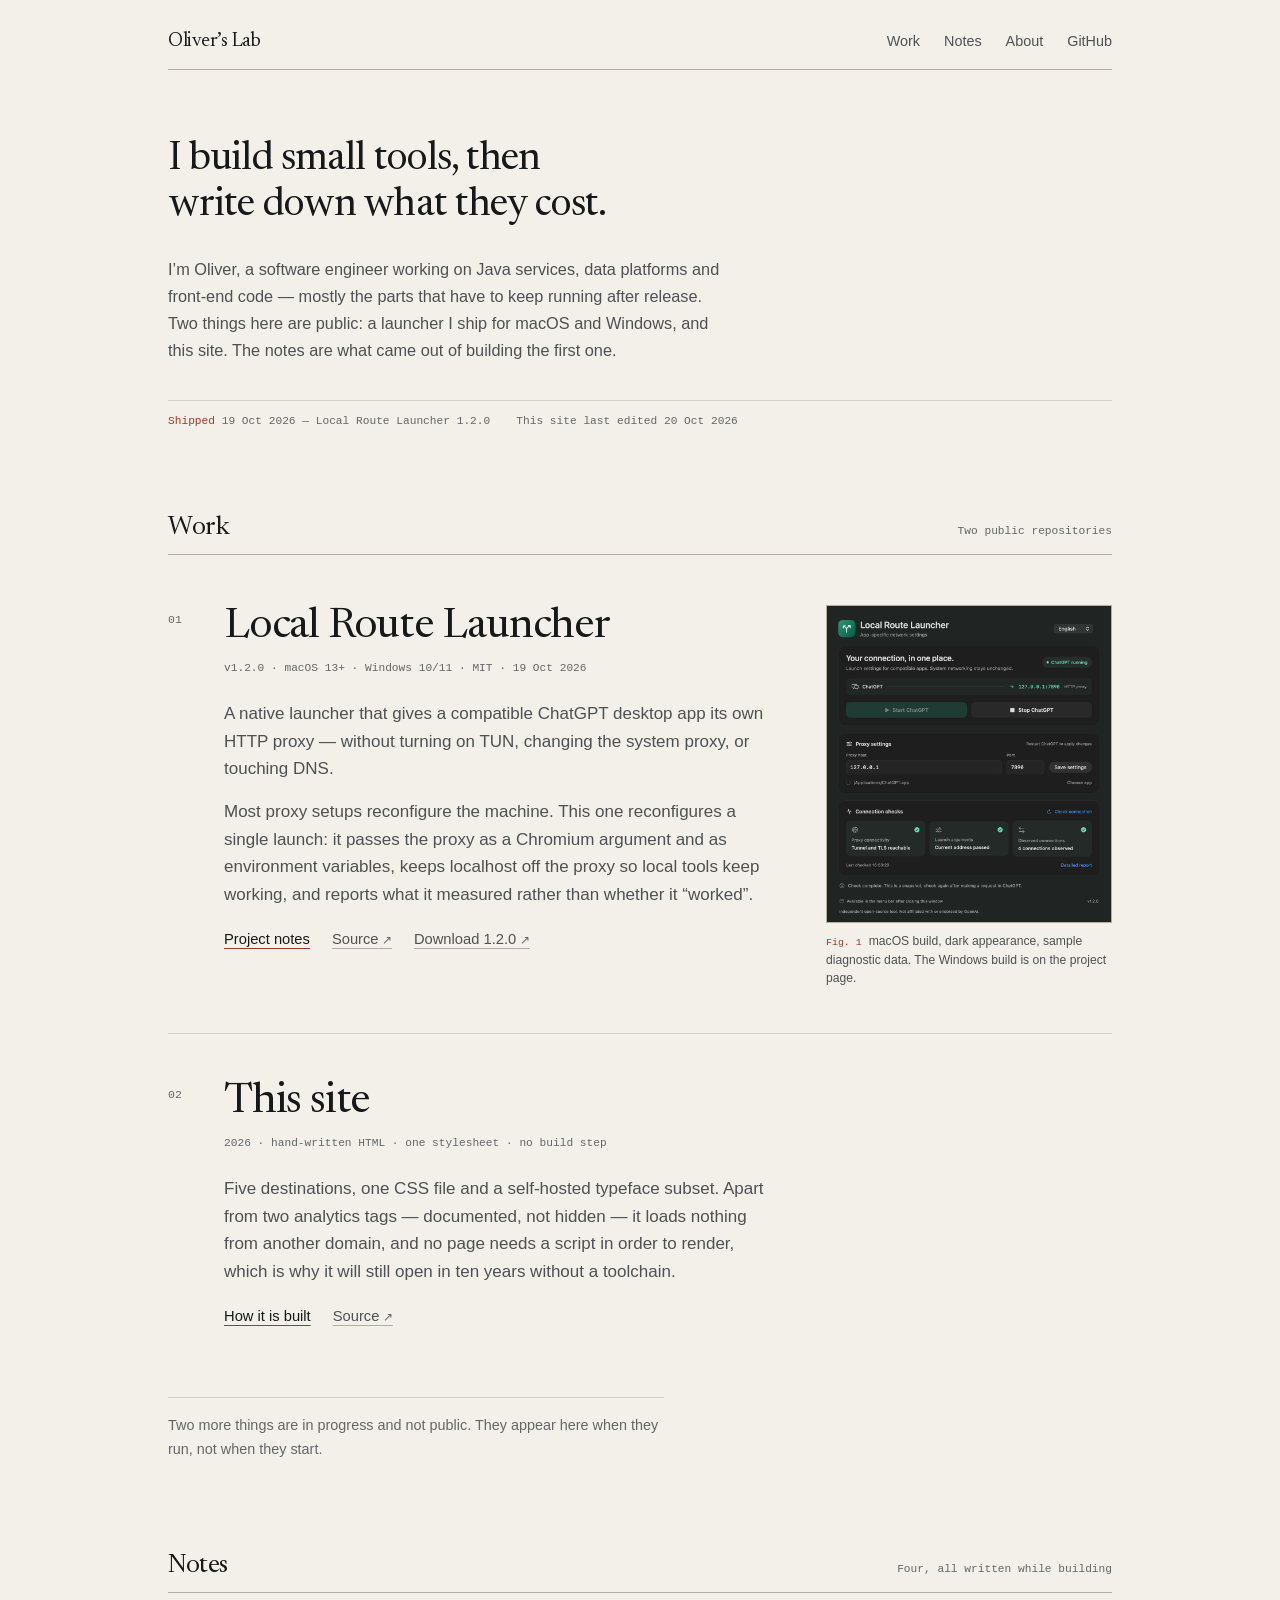
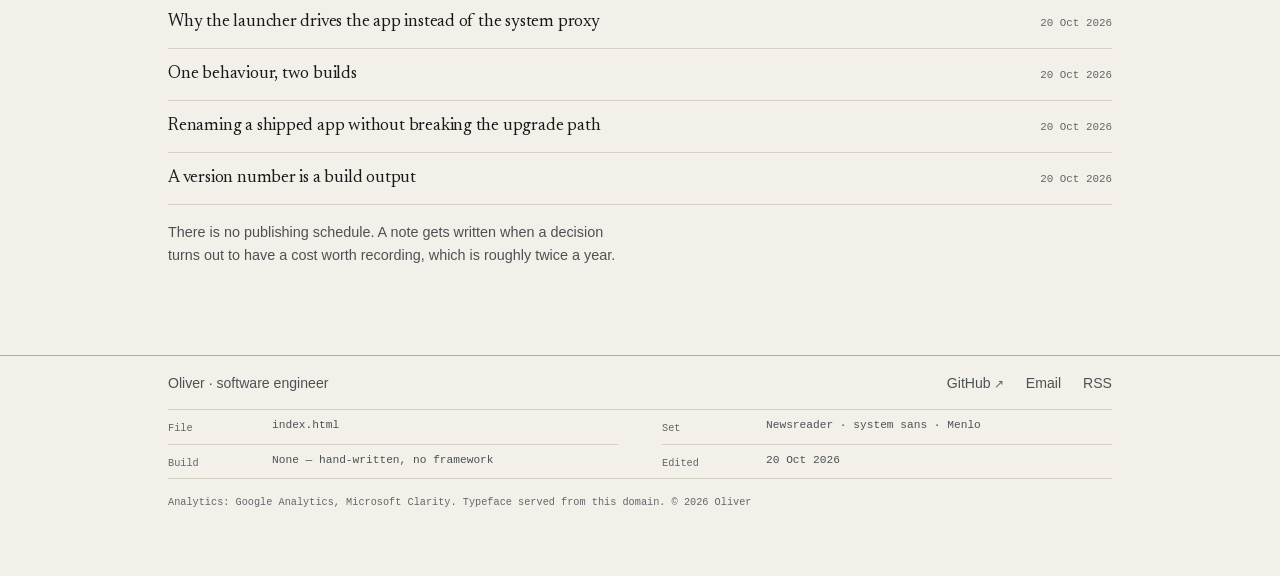
==== commit f6e64134: "Add Google Analytics 4 and Microsoft Clarity, and correct what the site says about itself The site p" ====
--- a/index.html
+++ b/index.html
@@ -87,6 +87,21 @@
 <link rel="alternate" type="application/rss+xml" title="Oliver’s Lab — notes" href="/feed.xml">
 <link rel="preload" href="/assets/fonts/newsreader-roman.woff2" as="font" type="font/woff2" crossorigin>
 <link rel="stylesheet" href="/assets/css/style.css">
+<!-- Analytics: Google Analytics 4 and Microsoft Clarity. Documented at /about/#analytics. -->
+<script async src="https://www.googletagmanager.com/gtag/js?id=G-472VKF5Y95"></script>
+<script>
+window.dataLayer = window.dataLayer || [];
+function gtag(){dataLayer.push(arguments);}
+gtag('js', new Date());
+gtag('config', 'G-472VKF5Y95');
+</script>
+<script type="text/javascript">
+(function(c,l,a,r,i,t,y){
+c[a]=c[a]||function(){(c[a].q=c[a].q||[]).push(arguments)};
+t=l.createElement(r);t.async=1;t.src="https://www.clarity.ms/tag/"+i;
+y=l.getElementsByTagName(r)[0];y.parentNode.insertBefore(t,y);
+})(window, document, "clarity", "script", "z0l2ymgxa3");
+</script>
 </head>
 <body>
 
@@ -158,9 +173,9 @@
             <div class="work-top">
               <h3 class="work-name"><a href="/about/#colophon">This site</a></h3>
             </div>
-            <p class="work-facts">2026 · hand-written HTML · one stylesheet · no build step · no JavaScript</p>
+            <p class="work-facts">2026 · hand-written HTML · one stylesheet · no build step</p>
             <div class="work-copy">
-              <p>Five pages, one CSS file and a self-hosted typeface subset. It loads nothing from another domain, sets no cookies and runs no analytics — which is also the reason it will still open in ten years without a toolchain.</p>
+              <p>Five destinations, one CSS file and a self-hosted typeface subset. Apart from two analytics tags — <a href="/about/#analytics">documented</a>, not hidden — it loads nothing from another domain, and no page needs a script in order to render, which is why it will still open in ten years without a toolchain.</p>
             </div>
             <p class="work-links">
               <a href="/about/#colophon">How it is built</a>
@@ -225,10 +240,10 @@
     <dl class="tblock">
       <div><dt>File</dt><dd>index.html</dd></div>
       <div><dt>Set</dt><dd>Newsreader · system sans · Menlo</dd></div>
-      <div><dt>Build</dt><dd>None — hand-written, no JavaScript</dd></div>
+      <div><dt>Build</dt><dd>None — hand-written, no framework</dd></div>
       <div><dt>Edited</dt><dd><time datetime="2026-10-20">20 Oct 2026</time></dd></div>
     </dl>
-    <p class="colophon">No analytics, no cookies, no third-party requests. Typeface served from this domain. © 2026 Oliver</p>
+    <p class="colophon">Analytics: Google Analytics, Microsoft Clarity. Typeface served from this domain. © 2026 Oliver</p>
   </div>
 </footer>
 
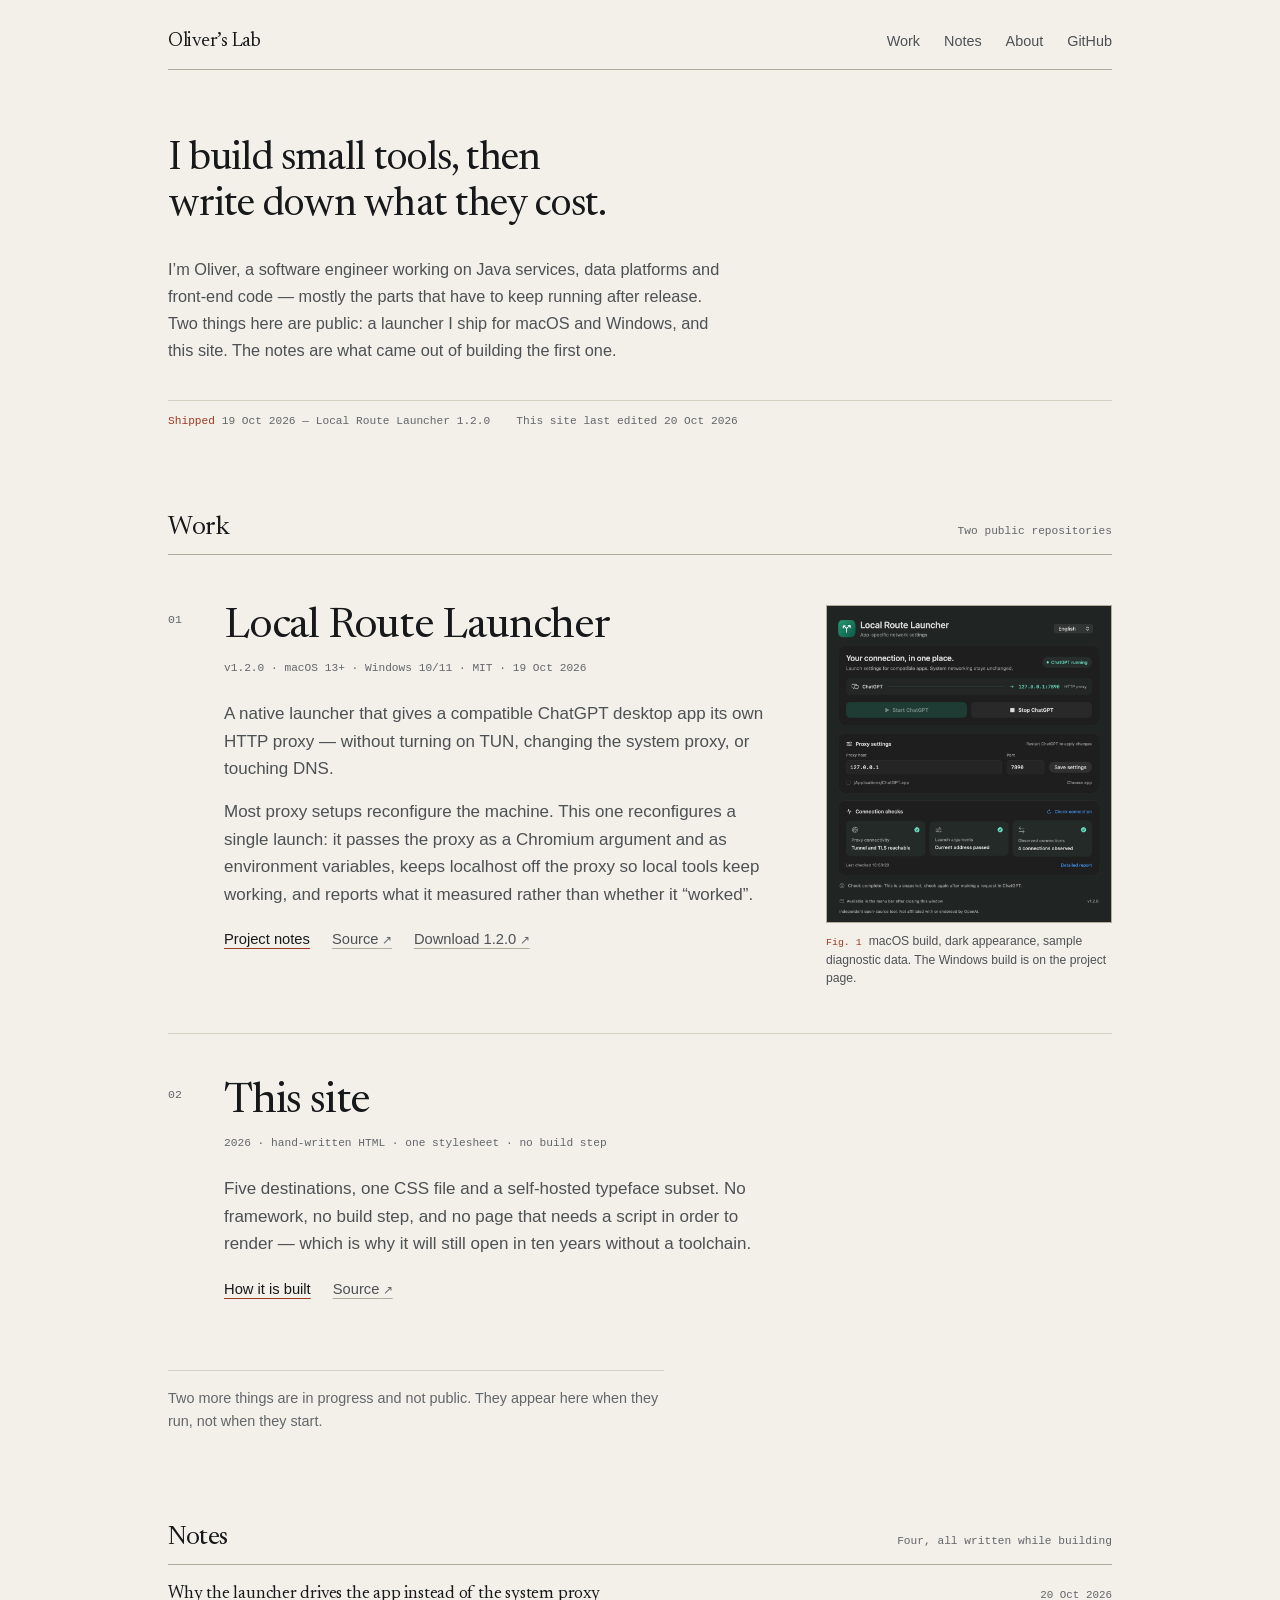
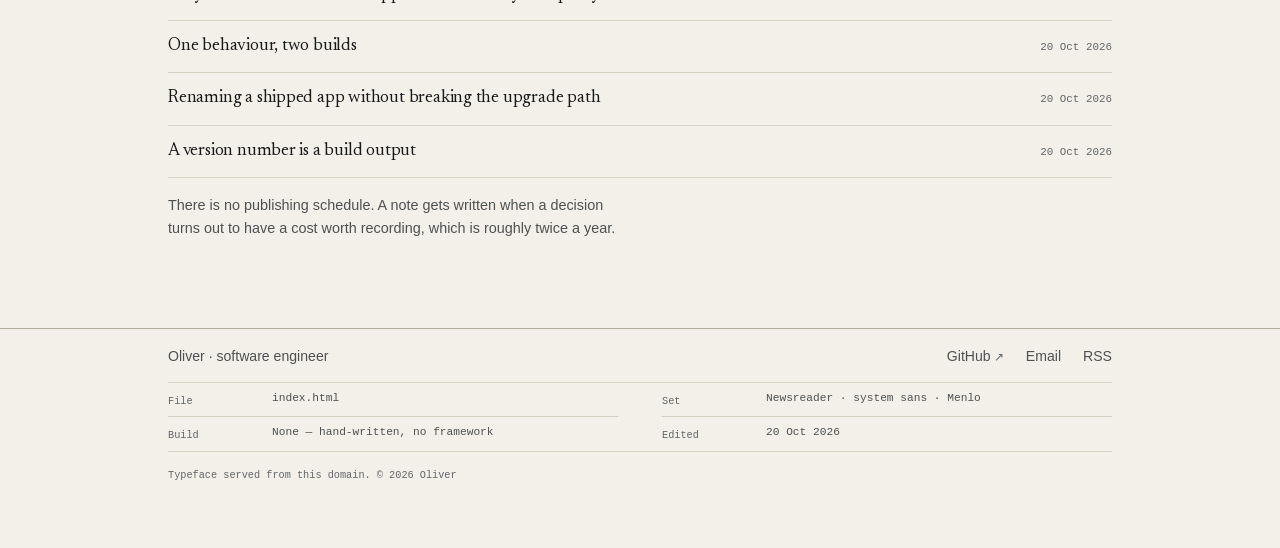
==== commit b3c60bf4: "Keep the analytics out of the site's copy The tags are a measurement tool, not content. Documenting " ====
--- a/index.html
+++ b/index.html
@@ -87,7 +87,7 @@
 <link rel="alternate" type="application/rss+xml" title="Oliver’s Lab — notes" href="/feed.xml">
 <link rel="preload" href="/assets/fonts/newsreader-roman.woff2" as="font" type="font/woff2" crossorigin>
 <link rel="stylesheet" href="/assets/css/style.css">
-<!-- Analytics: Google Analytics 4 and Microsoft Clarity. Documented at /about/#analytics. -->
+<!-- Analytics: Google Analytics 4 + Microsoft Clarity. Copy this whole block into every new page. -->
 <script async src="https://www.googletagmanager.com/gtag/js?id=G-472VKF5Y95"></script>
 <script>
 window.dataLayer = window.dataLayer || [];
@@ -175,7 +175,7 @@
             </div>
             <p class="work-facts">2026 · hand-written HTML · one stylesheet · no build step</p>
             <div class="work-copy">
-              <p>Five destinations, one CSS file and a self-hosted typeface subset. Apart from two analytics tags — <a href="/about/#analytics">documented</a>, not hidden — it loads nothing from another domain, and no page needs a script in order to render, which is why it will still open in ten years without a toolchain.</p>
+              <p>Five destinations, one CSS file and a self-hosted typeface subset. No framework, no build step, and no page that needs a script in order to render — which is why it will still open in ten years without a toolchain.</p>
             </div>
             <p class="work-links">
               <a href="/about/#colophon">How it is built</a>
@@ -243,7 +243,7 @@
       <div><dt>Build</dt><dd>None — hand-written, no framework</dd></div>
       <div><dt>Edited</dt><dd><time datetime="2026-10-20">20 Oct 2026</time></dd></div>
     </dl>
-    <p class="colophon">Analytics: Google Analytics, Microsoft Clarity. Typeface served from this domain. © 2026 Oliver</p>
+    <p class="colophon">Typeface served from this domain. © 2026 Oliver</p>
   </div>
 </footer>
 
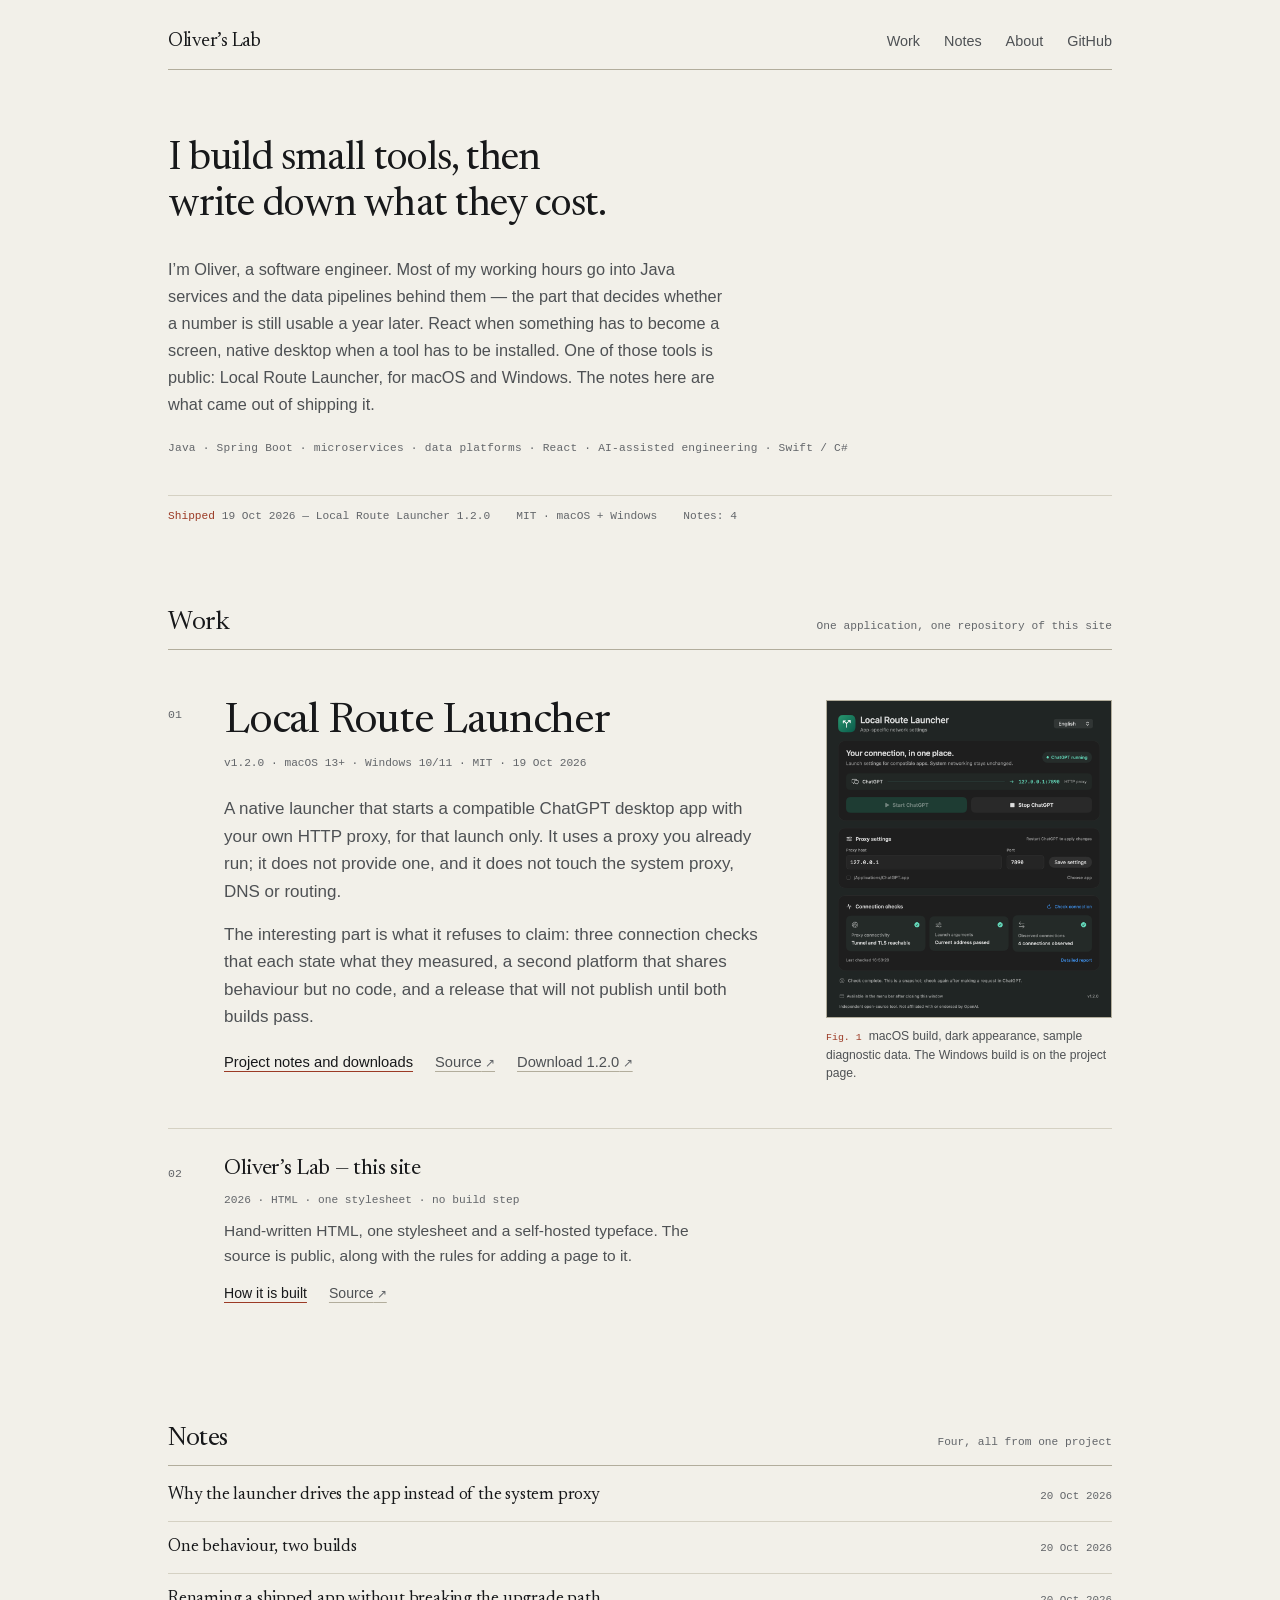
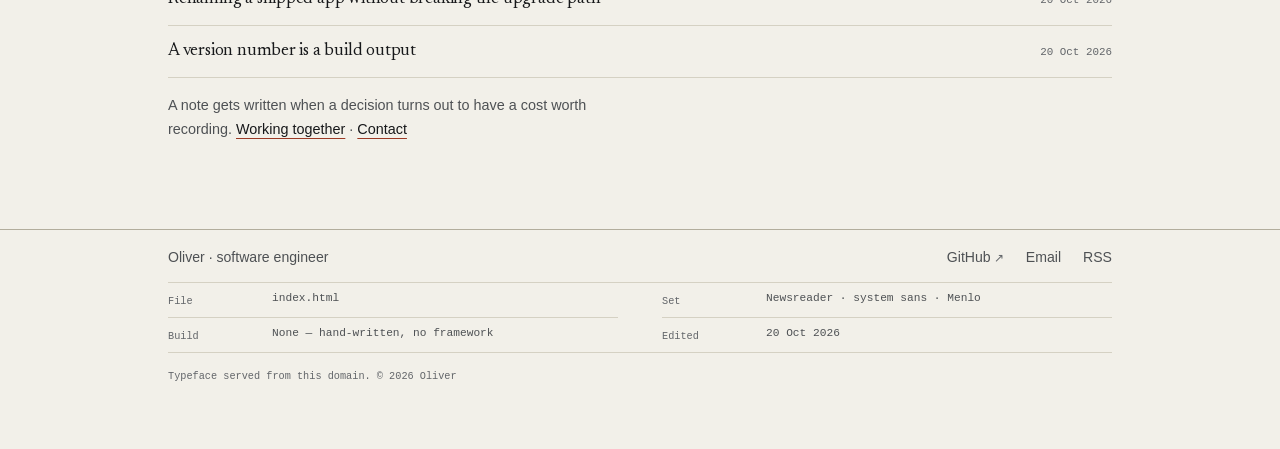
==== commit 8f2c2769: "Separate what was built from what was worked on The site could only describe one kind of evidence: a" ====
--- a/index.html
+++ b/index.html
@@ -3,8 +3,8 @@
 <head>
 <meta charset="utf-8">
 <meta name="viewport" content="width=device-width, initial-scale=1">
-<title>Oliver’s Lab — software engineer, small tools, open source</title>
-<meta name="description" content="Oliver is a software engineer working on Java services, data platforms and front-end code. Local Route Launcher is open source for macOS and Windows; the rest of the site is the record of building it.">
+<title>Oliver’s Lab — back-end, data platforms, small tools</title>
+<meta name="description" content="Oliver writes Java services and data platforms by trade, and native desktop tools on the side. Local Route Launcher is public for macOS and Windows.">
 <link rel="canonical" href="https://oliver804.github.io/">
 <meta name="robots" content="index, follow, max-image-preview:large">
 <meta name="theme-color" content="#f2f0e9">
@@ -12,8 +12,8 @@
 <meta name="msvalidate.01" content="EFB17702F2A75AF7F82DA13C6CEB2285" />
 <meta property="og:type" content="website">
 <meta property="og:site_name" content="Oliver’s Lab">
-<meta property="og:title" content="Oliver’s Lab — software engineer, small tools, open source">
-<meta property="og:description" content="One shipped tool for macOS and Windows, its source, and the notes that came out of building it.">
+<meta property="og:title" content="Oliver’s Lab — back-end, data platforms, small tools">
+<meta property="og:description" content="Java services, data platforms, and one native desktop tool that is public for macOS and Windows.">
 <meta property="og:url" content="https://oliver804.github.io/">
 <meta property="og:locale" content="en_US">
 <meta property="og:image" content="https://oliver804.github.io/assets/img/og-card.png">
@@ -21,11 +21,11 @@
 <meta property="og:image:height" content="630">
 <meta name="twitter:card" content="summary_large_image">
 <meta name="author" content="Oliver">
-<meta property="og:image:alt" content="Oliver’s Lab — software engineer, small tools, open source">
-<meta name="twitter:title" content="Oliver’s Lab — software engineer, small tools, open source">
-<meta name="twitter:description" content="One shipped tool for macOS and Windows, its source, and the notes that came out of building it.">
+<meta property="og:image:alt" content="Oliver’s Lab — back-end engineer, data platforms, small tools">
+<meta name="twitter:title" content="Oliver’s Lab — back-end engineer, data platforms, small tools">
+<meta name="twitter:description" content="Java services, data platforms, and one native desktop tool that is public for macOS and Windows.">
 <meta name="twitter:image" content="https://oliver804.github.io/assets/img/og-card.png">
-<meta name="twitter:image:alt" content="Oliver’s Lab — software engineer, small tools, open source">
+<meta name="twitter:image:alt" content="Oliver’s Lab — back-end engineer, data platforms, small tools">
 <script type="application/ld+json">
 {
   "@context": "https://schema.org",
@@ -36,15 +36,18 @@
       "name": "Oliver",
       "url": "https://oliver804.github.io/",
       "jobTitle": "Software engineer",
-      "description": "Software engineer working on back-end services, data platforms and front-end code.",
+      "description": "Software engineer working on Java services, data platforms and front-end code, and building native desktop tools.",
       "knowsAbout": [
         "Software engineering",
         "Java",
+        "Spring Boot",
         "Microservices",
         "Data engineering",
+        "Data platforms",
+        "Data quality",
         "React",
         "AI-assisted development",
-        "Developer tools"
+        "Cross-platform desktop applications"
       ],
       "sameAs": [
         "https://github.com/oliver804"
@@ -55,7 +58,7 @@
       "@id": "https://oliver804.github.io/#website",
       "url": "https://oliver804.github.io/",
       "name": "Oliver's Lab",
-      "description": "Software engineer working on Java services, data platforms and front-end code. One shipped tool, its source, and the notes that came out of building it.",
+      "description": "Software engineer working in Java services and data platforms, with one public desktop tool and the notes that came out of building it.",
       "inLanguage": "en",
       "publisher": {
         "@id": "https://oliver804.github.io/#person"
@@ -75,7 +78,7 @@
         {
           "@type": "ListItem",
           "position": 2,
-          "url": "https://oliver804.github.io/projects/",
+          "url": "https://oliver804.github.io/about/#colophon",
           "name": "Oliver's Lab — this site"
         }
       ]
@@ -126,10 +129,12 @@
   <section class="intro">
     <div class="wrap">
       <h1>I build small tools, then write down what they cost.</h1>
-      <p class="bio">I’m Oliver, a software engineer working on Java services, data platforms and front-end code — mostly the parts that have to keep running after release. Two things here are public: a launcher I ship for macOS and Windows, and this site. The notes are what came out of building the first one.</p>
+      <p class="bio">I’m Oliver, a software engineer. Most of my working hours go into Java services and the data pipelines behind them — the part that decides whether a number is still usable a year later. React when something has to become a screen, native desktop when a tool has to be installed. One of those tools is public: Local Route Launcher, for macOS and Windows. The notes here are what came out of shipping it.</p>
+      <p class="mono stack">Java · Spring Boot · microservices · data platforms · React · AI-assisted engineering · Swift / C#</p>
       <p class="statusline">
         <span><b>Shipped</b> 19 Oct 2026 — Local Route Launcher 1.2.0</span>
-        <span>This site last edited 20 Oct 2026</span>
+        <span>MIT · macOS + Windows</span>
+        <span>Notes: 4</span>
       </p>
     </div>
   </section>
@@ -138,7 +143,7 @@
     <div class="wrap">
       <div class="sec-head">
         <h2>Work</h2>
-        <p class="sec-note">Two public repositories</p>
+        <p class="sec-note">One application, one repository of this site</p>
       </div>
 
       <ol class="work">
@@ -151,11 +156,11 @@
               </div>
               <p class="work-facts">v1.2.0 · macOS 13+ · Windows 10/11 · MIT · 19 Oct 2026</p>
               <div class="work-copy">
-                <p>A native launcher that gives a compatible ChatGPT desktop app its own HTTP proxy — without turning on TUN, changing the system proxy, or touching DNS.</p>
-                <p>Most proxy setups reconfigure the machine. This one reconfigures a single launch: it passes the proxy as a Chromium argument and as environment variables, keeps localhost off the proxy so local tools keep working, and reports what it measured rather than whether it “worked”.</p>
+                <p>A native launcher that starts a compatible ChatGPT desktop app with your own HTTP proxy, for that launch only. It uses a proxy you already run; it does not provide one, and it does not touch the system proxy, DNS or routing.</p>
+                <p>The interesting part is what it refuses to claim: three connection checks that each state what they measured, a second platform that shares behaviour but no code, and a release that will not publish until both builds pass.</p>
               </div>
               <p class="work-links">
-                <a href="/projects/local-route-launcher/">Project notes</a>
+                <a href="/projects/local-route-launcher/">Project notes and downloads</a>
                 <a class="is-muted ext" href="https://github.com/oliver804/ChatGPT-Proxy-Launcher">Source</a>
                 <a class="is-muted ext" href="https://github.com/oliver804/ChatGPT-Proxy-Launcher/releases/tag/v1.2.0">Download 1.2.0</a>
               </p>
@@ -167,15 +172,15 @@
           </div>
         </li>
 
-        <li class="work-item">
+        <li class="work-item work-item--compact">
           <div class="work-num">02</div>
           <div class="work-main">
             <div class="work-top">
-              <h3 class="work-name"><a href="/about/#colophon">This site</a></h3>
+              <h3 class="work-name"><a href="/about/#colophon">Oliver’s Lab — this site</a></h3>
             </div>
-            <p class="work-facts">2026 · hand-written HTML · one stylesheet · no build step</p>
+            <p class="work-facts">2026 · HTML · one stylesheet · no build step</p>
             <div class="work-copy">
-              <p>Five destinations, one CSS file and a self-hosted typeface subset. No framework, no build step, and no page that needs a script in order to render — which is why it will still open in ten years without a toolchain.</p>
+              <p>Hand-written HTML, one stylesheet and a self-hosted typeface. The source is public, along with the rules for adding a page to it.</p>
             </div>
             <p class="work-links">
               <a href="/about/#colophon">How it is built</a>
@@ -184,8 +189,6 @@
           </div>
         </li>
       </ol>
-
-      <p class="work-note">Two more things are in progress and not public. They appear here when they run, not when they start.</p>
     </div>
   </section>
 
@@ -193,7 +196,7 @@
     <div class="wrap">
       <div class="sec-head">
         <h2>Notes</h2>
-        <p class="sec-note">Four, all written while building</p>
+        <p class="sec-note">Four, all from one project</p>
       </div>
       <ul class="notes">
         <li>
@@ -221,7 +224,7 @@
           </a>
         </li>
       </ul>
-      <p class="small notes-foot">There is no publishing schedule. A note gets written when a decision turns out to have a cost worth recording, which is roughly twice a year.</p>
+      <p class="small notes-foot">A note gets written when a decision turns out to have a cost worth recording. <a class="link" href="/about/#working-together">Working together</a> · <a class="link" href="/about/#contact">Contact</a></p>
     </div>
   </section>
 
--- a/assets/css/style.css
+++ b/assets/css/style.css
@@ -5,7 +5,8 @@
    A work record, not a magazine. Four patterns only:
    record (a item of work in a numbered column), spec (data table),
    fig (plate + numbered caption), list (one-line rows).
-   No framework, no build step, no JavaScript, no third-party requests.
+   Two supporting rows — caps (label + paragraph) and faq (question + answer)
+   — use the same grid and rules as spec. No framework, no build step.
    ========================================================================== */
 
 /* Self-hosted typeface. Latin subset, variable weight 200–600.
@@ -453,14 +454,30 @@
   gap: 26px;
 }
 
-.work-note {
-  margin-top: 22px;
-  padding-top: 16px;
-  border-top: 1px solid var(--rule);
-  font-size: 0.9rem;
-  line-height: 1.65;
-  color: var(--ink-3);
-  max-width: 62ch;
+/* A project that should not compete with the one above it. */
+.work-item--compact {
+  padding-block: clamp(22px, 2.8vw, 30px);
+}
+
+.work-item--compact .work-name {
+  font-size: 1.34rem;
+  letter-spacing: -0.016em;
+}
+
+.work-item--compact .work-copy {
+  margin-top: 8px;
+  font-size: 0.97rem;
+}
+
+.work-item--compact .work-links {
+  margin-top: 12px;
+  font-size: 0.88rem;
+}
+
+/* Monospaced evidence line — stack, versions, dates. */
+.stack {
+  margin-top: 12px;
+  line-height: 1.9;
 }
 
 /* ---------- list of one-line rows ---------- */
@@ -571,6 +588,71 @@
   margin-top: 26px;
 }
 
+/* ---------- capability rows: label + one paragraph ---------- */
+
+.caps {
+  margin: 0;
+  border-top: 1px solid var(--rule-2);
+  max-width: var(--measure);
+}
+
+.caps > div {
+  display: grid;
+  grid-template-columns: minmax(0, 172px) minmax(0, 1fr);
+  gap: 6px 28px;
+  padding: 15px 0 16px;
+  border-bottom: 1px solid var(--rule);
+}
+
+.caps dt {
+  font-family: var(--serif);
+  font-size: 1.02rem;
+  line-height: 1.32;
+  letter-spacing: -0.01em;
+}
+
+.caps dd {
+  margin: 0;
+  color: var(--ink-2);
+  font-size: 0.96rem;
+  line-height: 1.62;
+}
+
+/* ---------- question + answer ---------- */
+
+.faq {
+  margin: 0;
+  max-width: var(--measure);
+}
+
+.faq > div {
+  padding: 15px 0 16px;
+  border-bottom: 1px solid var(--rule);
+}
+
+.faq > div:first-child {
+  border-top: 1px solid var(--rule-2);
+}
+
+.faq dt {
+  font-family: var(--serif);
+  font-size: 1.04rem;
+  line-height: 1.34;
+  letter-spacing: -0.01em;
+  margin-bottom: 6px;
+}
+
+.faq dd {
+  margin: 0;
+  color: var(--ink-2);
+  font-size: 0.97rem;
+  line-height: 1.62;
+}
+
+.faq dd p + p {
+  margin-top: 0.7em;
+}
+
 /* ---------- figures ---------- */
 
 .fig {
@@ -646,6 +728,16 @@
 }
 
 .case h2:first-child {
+  margin-top: 0;
+}
+
+.case h3 {
+  font-size: 1.12rem;
+  margin: 1.9em 0 0.45em;
+  letter-spacing: -0.012em;
+}
+
+.case h3:first-child {
   margin-top: 0;
 }
 
@@ -1002,6 +1094,11 @@
     flex-wrap: wrap;
   }
 
+  .caps > div {
+    grid-template-columns: minmax(0, 1fr);
+    gap: 4px;
+  }
+
   .sec-head {
     flex-direction: column;
     gap: 6px;
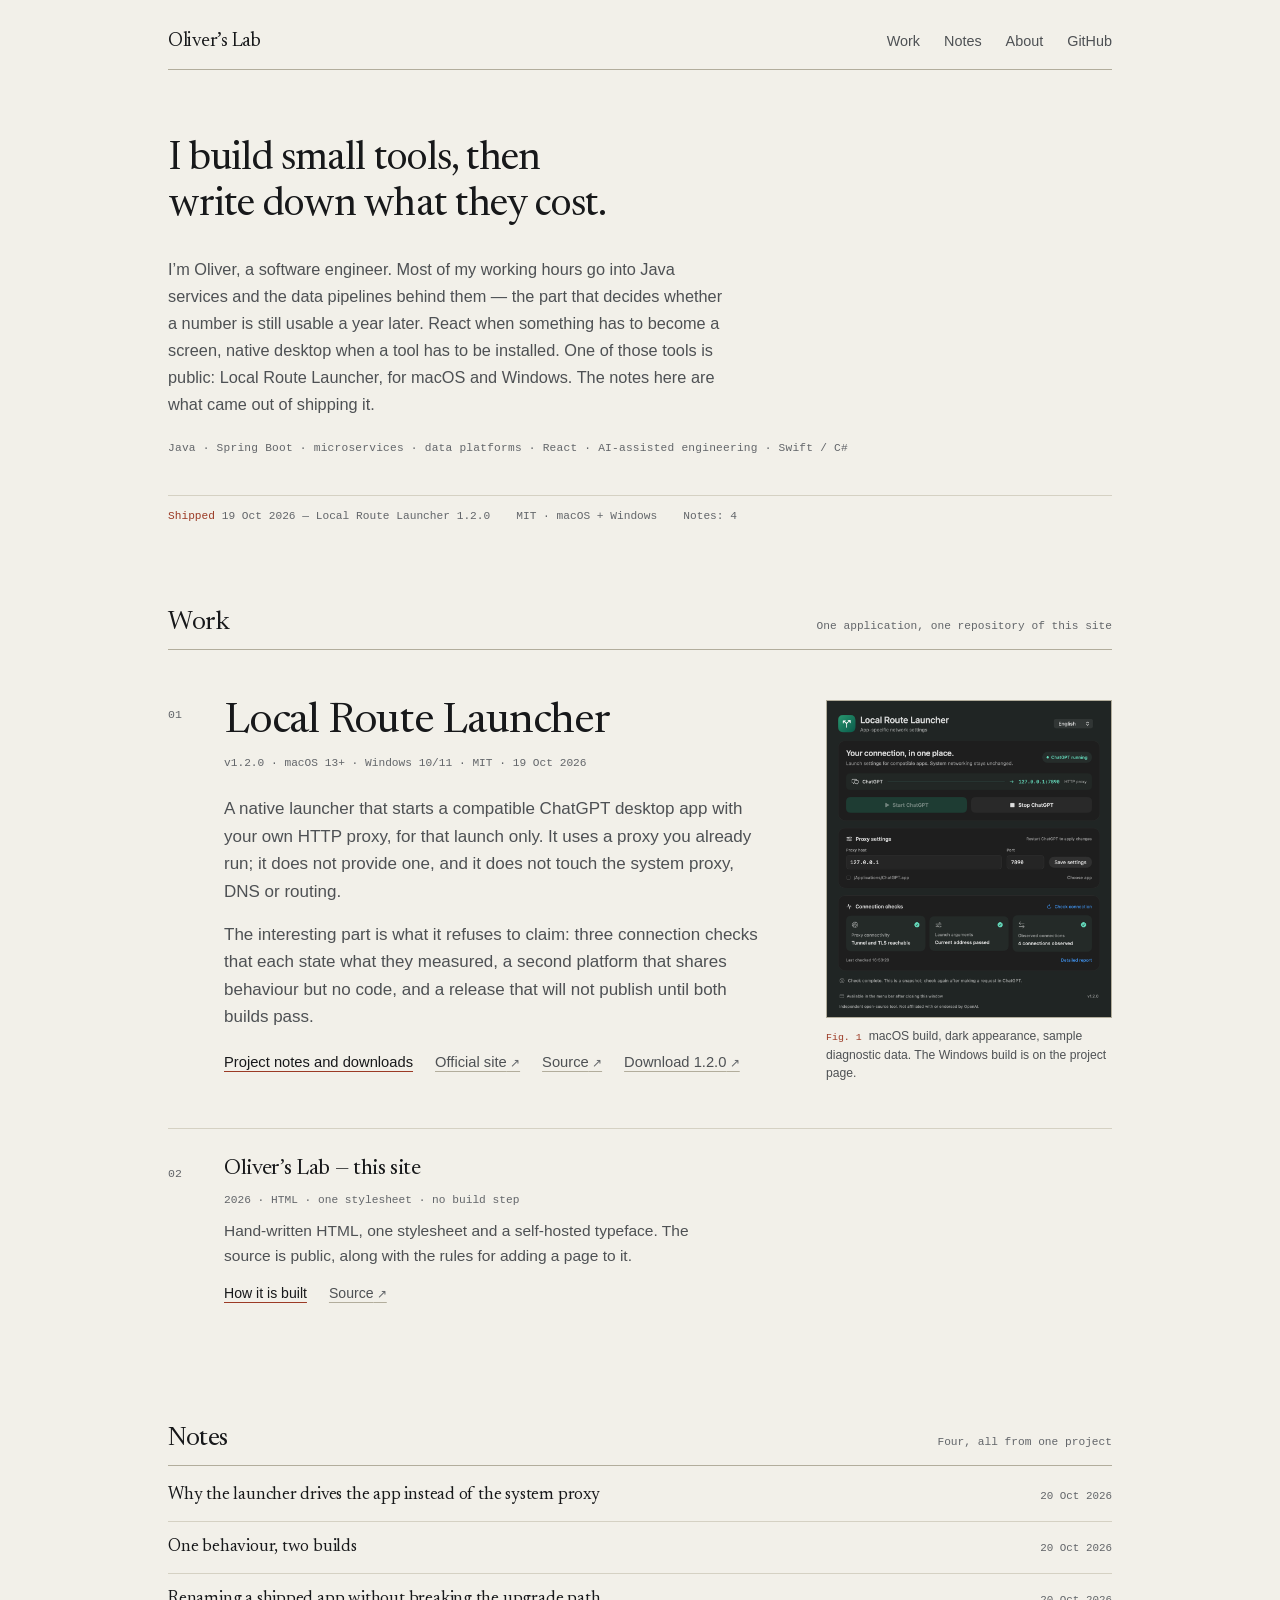
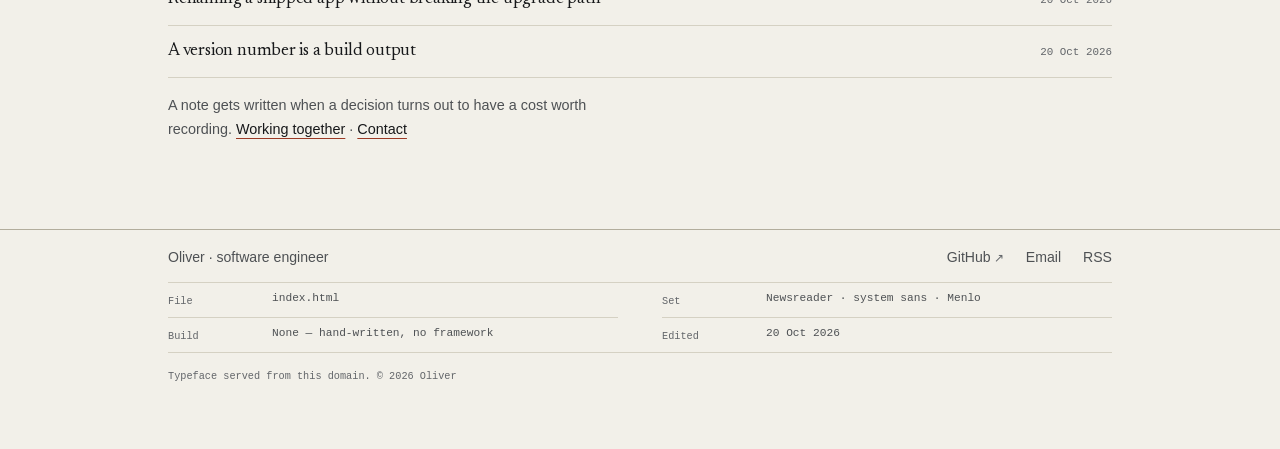
==== commit c33598be: "Link the launcher's own site from the three places it belongs Local Route Launcher has a GitHub Page" ====
--- a/index.html
+++ b/index.html
@@ -161,6 +161,7 @@
               </div>
               <p class="work-links">
                 <a href="/projects/local-route-launcher/">Project notes and downloads</a>
+                <a class="is-muted ext" href="https://oliver804.github.io/ChatGPT-Proxy-Launcher/en/">Official site</a>
                 <a class="is-muted ext" href="https://github.com/oliver804/ChatGPT-Proxy-Launcher">Source</a>
                 <a class="is-muted ext" href="https://github.com/oliver804/ChatGPT-Proxy-Launcher/releases/tag/v1.2.0">Download 1.2.0</a>
               </p>
